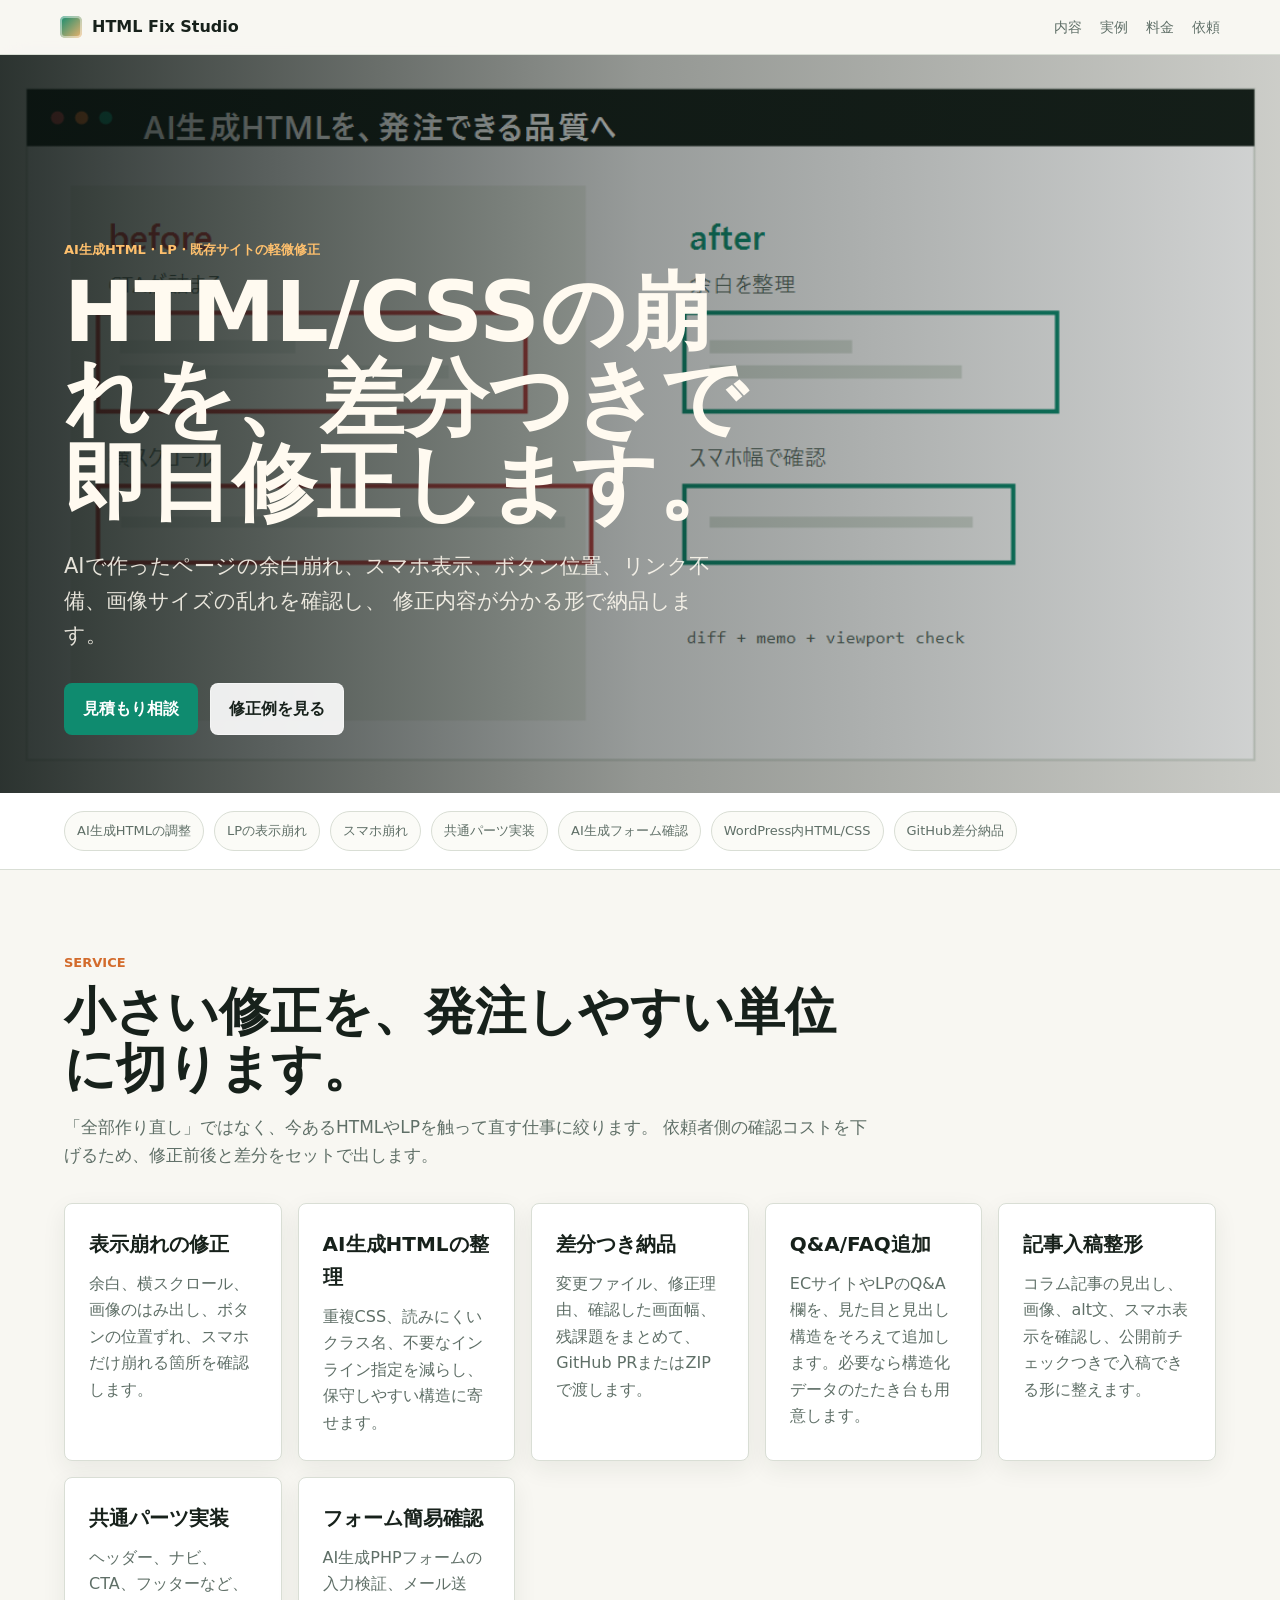
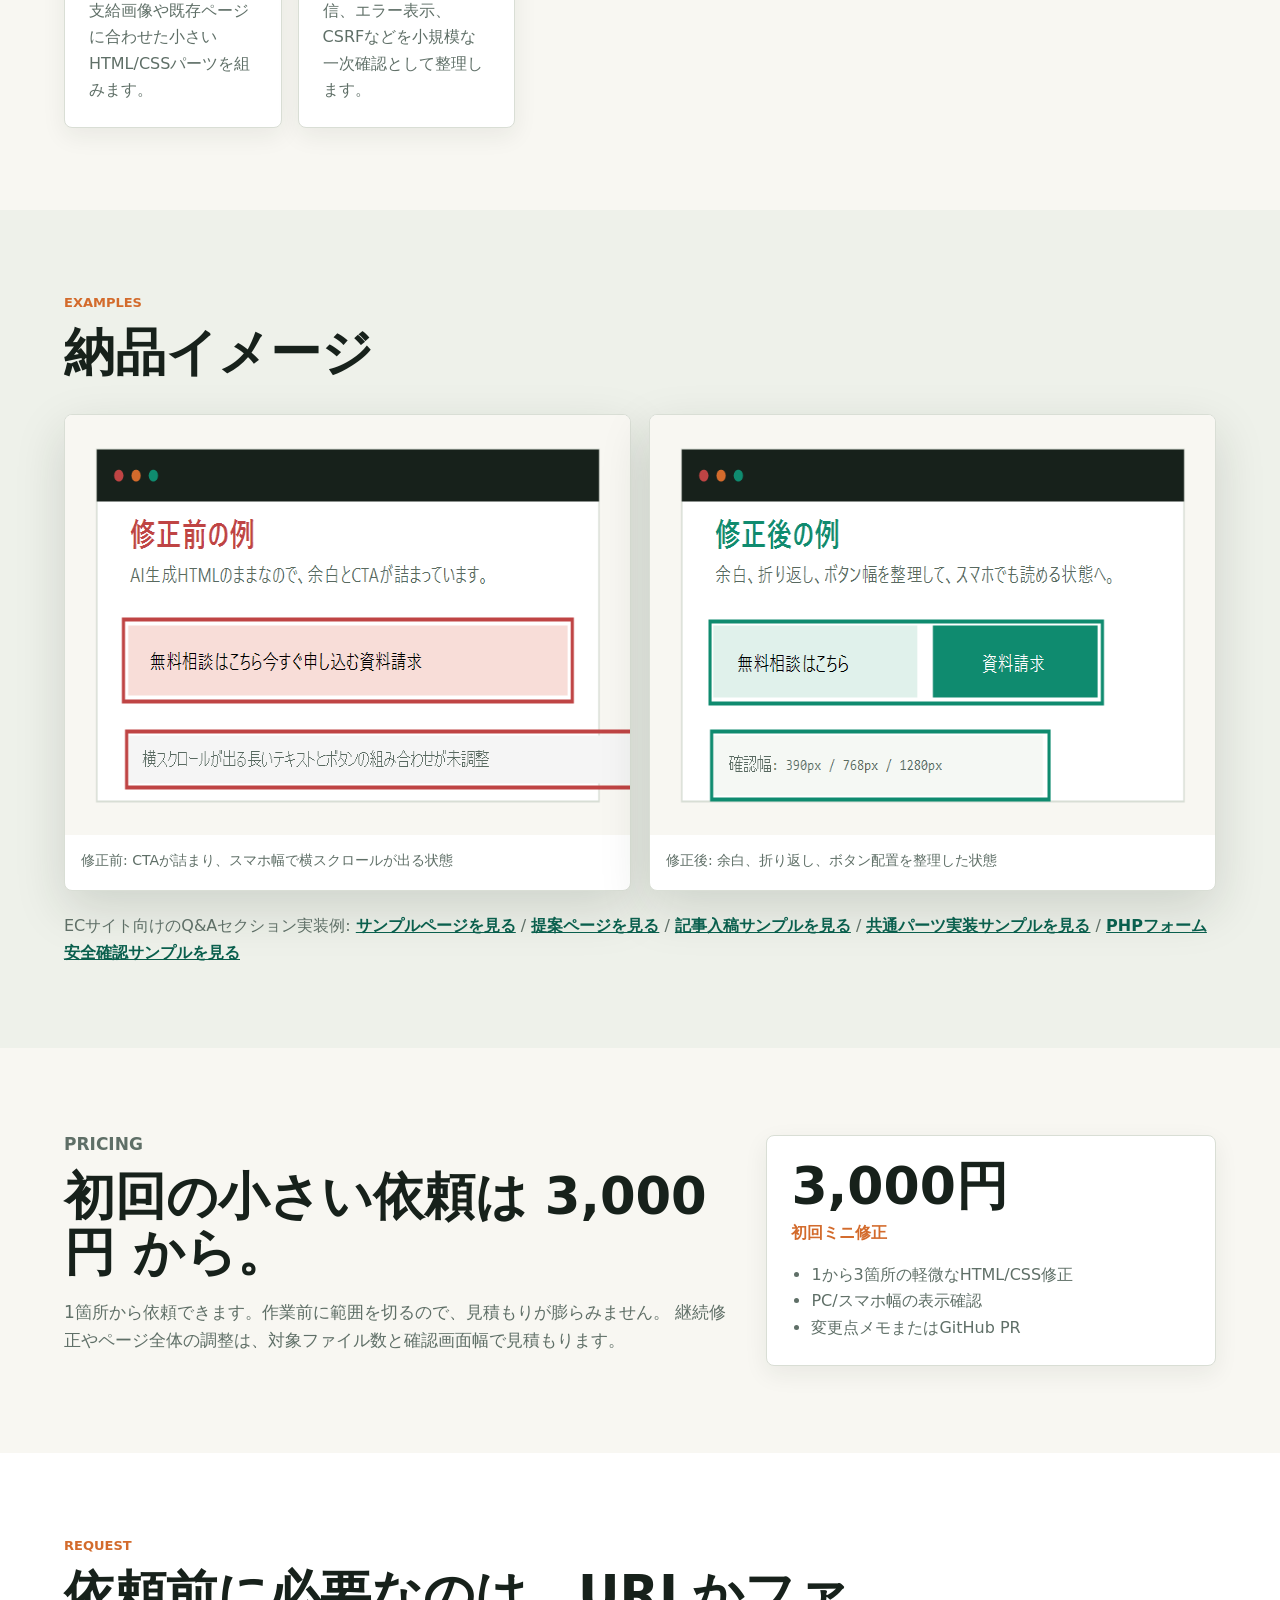
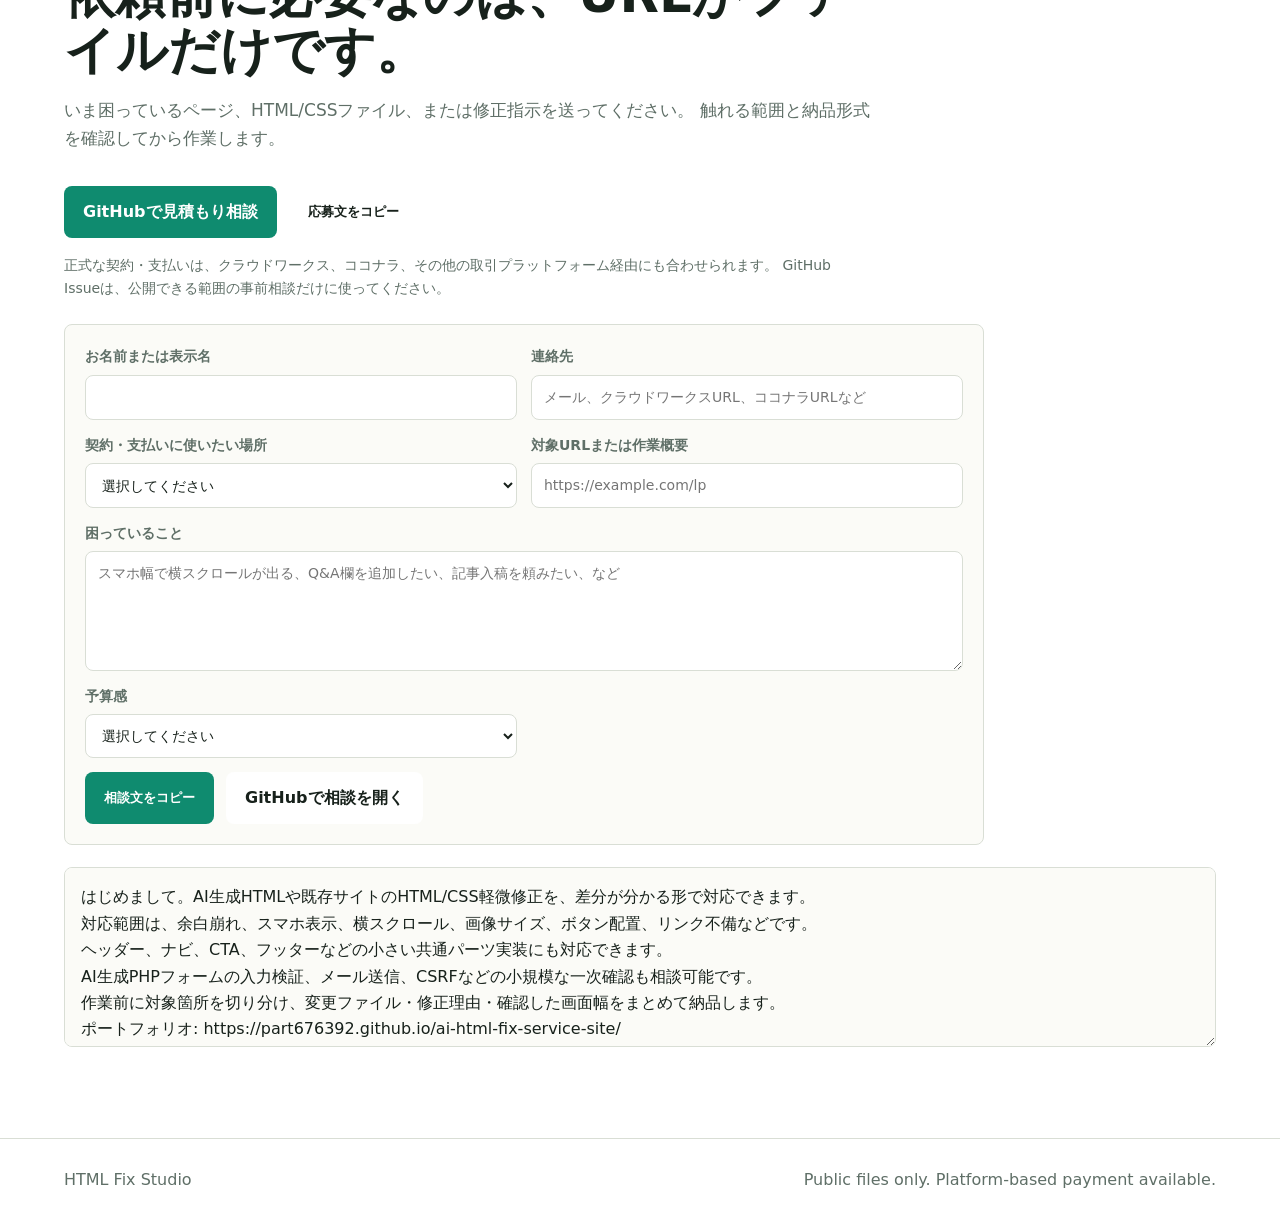
==== index.html @ 87250f26 "Add PHP form safety sample" ====
<!doctype html>
<html lang="ja">
  <head>
    <meta charset="utf-8" />
    <meta name="viewport" content="width=device-width, initial-scale=1" />
    <title>AI生成HTML・LP軽微修正サービス</title>
    <meta
      name="description"
      content="AI生成HTML、LP、既存サイトの軽微なHTML/CSS崩れを即日で確認し、差分つきで修正します。初回3,000円から。"
    />
    <meta property="og:title" content="AI生成HTML・LP軽微修正サービス" />
    <meta
      property="og:description"
      content="AI生成HTMLや既存LPの表示崩れ、余白、スマホ崩れ、リンク不備を即日で修正します。"
    />
    <meta property="og:type" content="website" />
    <meta property="og:url" content="https://part676392.github.io/ai-html-fix-service-site/" />
    <meta property="og:image" content="https://part676392.github.io/ai-html-fix-service-site/assets/service-hero.png" />
    <meta name="twitter:card" content="summary_large_image" />
    <link
      rel="icon"
      href='data:image/svg+xml,<svg xmlns="http://www.w3.org/2000/svg" viewBox="0 0 32 32"><rect x="5" y="7" width="22" height="18" rx="4" fill="%230f8b6f"/><path d="M10 14h12M10 18h8" stroke="white" stroke-width="2" stroke-linecap="round"/></svg>'
    />
    <link rel="stylesheet" href="./styles.css" />
    <script defer src="./app.js"></script>
  </head>
  <body>
    <header class="topbar">
      <a class="brand" href="#top" aria-label="ページ先頭へ">
        <span class="brand-mark" aria-hidden="true"></span>
        <span>HTML Fix Studio</span>
      </a>
      <nav aria-label="主要ナビゲーション">
        <a href="#service">内容</a>
        <a href="#examples">実例</a>
        <a href="#pricing">料金</a>
        <a href="#request">依頼</a>
      </nav>
    </header>

    <main id="top">
      <section class="hero">
        <div class="hero-bg" aria-hidden="true"></div>
        <div class="hero-copy">
          <p class="eyebrow">AI生成HTML・LP・既存サイトの軽微修正</p>
          <h1>HTML/CSSの崩れを、差分つきで即日修正します。</h1>
          <p class="lede">
            AIで作ったページの余白崩れ、スマホ表示、ボタン位置、リンク不備、画像サイズの乱れを確認し、
            修正内容が分かる形で納品します。
          </p>
          <div class="hero-actions" aria-label="依頼導線">
            <a class="button primary" href="#request">見積もり相談</a>
            <a class="button secondary" href="#examples">修正例を見る</a>
          </div>
        </div>
      </section>

      <section class="market-strip" aria-label="対応できる案件">
        <span>AI生成HTMLの調整</span>
        <span>LPの表示崩れ</span>
        <span>スマホ崩れ</span>
        <span>共通パーツ実装</span>
        <span>AI生成フォーム確認</span>
        <span>WordPress内HTML/CSS</span>
        <span>GitHub差分納品</span>
      </section>

      <section id="service" class="section">
        <div class="section-head">
          <p class="eyebrow">Service</p>
          <h2>小さい修正を、発注しやすい単位に切ります。</h2>
          <p>
            「全部作り直し」ではなく、今あるHTMLやLPを触って直す仕事に絞ります。
            依頼者側の確認コストを下げるため、修正前後と差分をセットで出します。
          </p>
        </div>
        <div class="service-grid">
          <article>
            <h3>表示崩れの修正</h3>
            <p>余白、横スクロール、画像のはみ出し、ボタンの位置ずれ、スマホだけ崩れる箇所を確認します。</p>
          </article>
          <article>
            <h3>AI生成HTMLの整理</h3>
            <p>重複CSS、読みにくいクラス名、不要なインライン指定を減らし、保守しやすい構造に寄せます。</p>
          </article>
          <article>
            <h3>差分つき納品</h3>
            <p>変更ファイル、修正理由、確認した画面幅、残課題をまとめて、GitHub PRまたはZIPで渡します。</p>
          </article>
          <article>
            <h3>Q&A/FAQ追加</h3>
            <p>ECサイトやLPのQ&A欄を、見た目と見出し構造をそろえて追加します。必要なら構造化データのたたき台も用意します。</p>
          </article>
          <article>
            <h3>記事入稿整形</h3>
            <p>コラム記事の見出し、画像、alt文、スマホ表示を確認し、公開前チェックつきで入稿できる形に整えます。</p>
          </article>
          <article>
            <h3>共通パーツ実装</h3>
            <p>ヘッダー、ナビ、CTA、フッターなど、支給画像や既存ページに合わせた小さいHTML/CSSパーツを組みます。</p>
          </article>
          <article>
            <h3>フォーム簡易確認</h3>
            <p>AI生成PHPフォームの入力検証、メール送信、エラー表示、CSRFなどを小規模な一次確認として整理します。</p>
          </article>
        </div>
      </section>

      <section id="examples" class="section examples">
        <div class="section-head">
          <p class="eyebrow">Examples</p>
          <h2>納品イメージ</h2>
        </div>
        <div class="comparison">
          <figure>
            <img src="./assets/cleanup-before.png" alt="修正前の表示崩れ例" width="720" height="420" />
            <figcaption>修正前: CTAが詰まり、スマホ幅で横スクロールが出る状態</figcaption>
          </figure>
          <figure>
            <img src="./assets/cleanup-after.png" alt="修正後の表示例" width="720" height="420" />
            <figcaption>修正後: 余白、折り返し、ボタン配置を整理した状態</figcaption>
          </figure>
        </div>
        <p class="sample-link">
          ECサイト向けのQ&Aセクション実装例:
          <a href="./samples/ec-qa-section.html">サンプルページを見る</a>
          /
          <a href="./samples/ec-faq-proposal.html">提案ページを見る</a>
          /
          <a href="./samples/column-entry-sample.html">記事入稿サンプルを見る</a>
          /
          <a href="./samples/common-parts-coding-sample.html">共通パーツ実装サンプルを見る</a>
          /
          <a href="./samples/php-form-security-checklist.html">PHPフォーム安全確認サンプルを見る</a>
        </p>
      </section>

      <section id="pricing" class="section pricing">
        <div class="price-copy">
          <p class="eyebrow">Pricing</p>
          <h2>初回の小さい依頼は 3,000円 から。</h2>
          <p>
            1箇所から依頼できます。作業前に範囲を切るので、見積もりが膨らみません。
            継続修正やページ全体の調整は、対象ファイル数と確認画面幅で見積もります。
          </p>
        </div>
        <div class="price-box" aria-label="料金">
          <strong>3,000円</strong>
          <span>初回ミニ修正</span>
          <ul>
            <li>1から3箇所の軽微なHTML/CSS修正</li>
            <li>PC/スマホ幅の表示確認</li>
            <li>変更点メモまたはGitHub PR</li>
          </ul>
        </div>
      </section>

      <section id="request" class="section request">
        <div class="section-head">
          <p class="eyebrow">Request</p>
          <h2>依頼前に必要なのは、URLかファイルだけです。</h2>
          <p>
            いま困っているページ、HTML/CSSファイル、または修正指示を送ってください。
            触れる範囲と納品形式を確認してから作業します。
          </p>
        </div>
        <div class="request-actions">
          <a class="button primary" href="https://github.com/part676392/ai-html-fix-service-site/issues/new/choose">
            GitHubで見積もり相談
          </a>
          <button class="button secondary" type="button" id="copyPitch">応募文をコピー</button>
        </div>
        <p class="trade-note">
          正式な契約・支払いは、クラウドワークス、ココナラ、その他の取引プラットフォーム経由にも合わせられます。
          GitHub Issueは、公開できる範囲の事前相談だけに使ってください。
        </p>
        <form
          class="estimate-form"
          name="estimate"
          id="estimateForm"
        >
          <label>
            お名前または表示名
            <input name="name" autocomplete="name" required />
          </label>
          <label>
            連絡先
            <input name="contact" autocomplete="email" placeholder="メール、クラウドワークスURL、ココナラURLなど" required />
          </label>
          <label>
            契約・支払いに使いたい場所
            <select name="platform" required>
              <option value="">選択してください</option>
              <option>クラウドワークス</option>
              <option>ココナラ</option>
              <option>その他の取引プラットフォーム</option>
              <option>まだ決めていない</option>
            </select>
          </label>
          <label>
            対象URLまたは作業概要
            <input name="target" placeholder="https://example.com/lp" required />
          </label>
          <label>
            困っていること
            <textarea name="problem" required placeholder="スマホ幅で横スクロールが出る、Q&A欄を追加したい、記事入稿を頼みたい、など"></textarea>
          </label>
          <label>
            予算感
            <select name="budget" required>
              <option value="">選択してください</option>
              <option>3,000円くらい</option>
              <option>5,000円くらい</option>
              <option>10,000円以上</option>
              <option>相談したい</option>
            </select>
          </label>
          <div class="form-actions">
            <button class="button primary" type="button" id="copyEstimate">相談文をコピー</button>
            <a class="button secondary" id="openEstimateIssue" href="https://github.com/part676392/ai-html-fix-service-site/issues/new?template=request.md">
              GitHubで相談を開く
            </a>
          </div>
        </form>
        <textarea id="pitchText" readonly aria-label="応募文テンプレート">
はじめまして。AI生成HTMLや既存サイトのHTML/CSS軽微修正を、差分が分かる形で対応できます。
対応範囲は、余白崩れ、スマホ表示、横スクロール、画像サイズ、ボタン配置、リンク不備などです。
ヘッダー、ナビ、CTA、フッターなどの小さい共通パーツ実装にも対応できます。
AI生成PHPフォームの入力検証、メール送信、CSRFなどの小規模な一次確認も相談可能です。
作業前に対象箇所を切り分け、変更ファイル・修正理由・確認した画面幅をまとめて納品します。
ポートフォリオ: https://part676392.github.io/ai-html-fix-service-site/
初回の小さい修正であれば 3,000円から相談可能です。クラウドワークス等の取引プラットフォーム経由にも合わせられます。
よろしくお願いいたします。
        </textarea>
      </section>
    </main>

    <footer>
      <span>HTML Fix Studio</span>
      <span>Public files only. Platform-based payment available.</span>
    </footer>
  </body>
</html>
---- styles.css ----
:root {
  --ink: #17211b;
  --muted: #5f6f67;
  --paper: #f8f7f2;
  --panel: #ffffff;
  --line: #d9ded5;
  --accent: #0f8b6f;
  --accent-dark: #0a5f4d;
  --warn: #d36b2c;
  --shadow: 0 18px 50px rgba(24, 37, 30, 0.15);
}

* {
  box-sizing: border-box;
}

html {
  scroll-behavior: smooth;
}

body {
  margin: 0;
  color: var(--ink);
  background: var(--paper);
  font-family:
    system-ui,
    -apple-system,
    BlinkMacSystemFont,
    "Segoe UI",
    sans-serif;
  line-height: 1.65;
}

img {
  max-width: 100%;
  display: block;
}

a {
  color: inherit;
}

.topbar {
  position: sticky;
  top: 0;
  z-index: 20;
  display: flex;
  justify-content: space-between;
  align-items: center;
  gap: 24px;
  padding: 14px clamp(18px, 5vw, 60px);
  background: rgba(248, 247, 242, 0.92);
  border-bottom: 1px solid var(--line);
  backdrop-filter: blur(14px);
}

.brand {
  display: inline-flex;
  align-items: center;
  gap: 10px;
  font-weight: 800;
  text-decoration: none;
}

.brand-mark {
  width: 22px;
  height: 22px;
  border-radius: 5px;
  background:
    linear-gradient(135deg, var(--accent), #f2b36d),
    var(--accent);
  box-shadow: inset 0 0 0 2px rgba(255, 255, 255, 0.45);
}

nav {
  display: flex;
  gap: 18px;
  color: var(--muted);
  font-size: 14px;
}

nav a {
  text-decoration: none;
}

.hero {
  min-height: 82vh;
  position: relative;
  display: grid;
  align-items: end;
  padding: 110px clamp(18px, 5vw, 72px) 58px;
  overflow: hidden;
  background: #111b17;
}

.hero-bg {
  position: absolute;
  inset: 0;
  background-image:
    linear-gradient(90deg, rgba(9, 18, 15, 0.86), rgba(9, 18, 15, 0.42), rgba(9, 18, 15, 0.18)),
    url("./assets/service-hero.png");
  background-size: cover;
  background-position: center;
  transform: scale(1.01);
}

.hero-copy {
  position: relative;
  z-index: 1;
  max-width: 760px;
  color: #fffaf0;
}

.eyebrow {
  margin: 0 0 10px;
  color: var(--warn);
  font-size: 13px;
  font-weight: 800;
  text-transform: uppercase;
}

.hero .eyebrow {
  color: #ffc06d;
}

h1,
h2,
h3,
p {
  overflow-wrap: anywhere;
}

h1 {
  margin: 0;
  max-width: 720px;
  font-size: clamp(42px, 7vw, 84px);
  line-height: 1.02;
  letter-spacing: 0;
}

h2 {
  margin: 0;
  font-size: clamp(30px, 4vw, 52px);
  line-height: 1.1;
  letter-spacing: 0;
}

h3 {
  margin: 0 0 10px;
  font-size: 20px;
}

.lede {
  max-width: 650px;
  margin: 22px 0 0;
  color: rgba(255, 250, 240, 0.88);
  font-size: clamp(17px, 2.2vw, 21px);
}

.hero-actions,
.request-actions {
  display: flex;
  flex-wrap: wrap;
  gap: 12px;
  margin-top: 30px;
}

.button {
  display: inline-flex;
  align-items: center;
  justify-content: center;
  min-height: 46px;
  padding: 12px 18px;
  border: 1px solid transparent;
  border-radius: 8px;
  font-weight: 800;
  text-decoration: none;
  cursor: pointer;
}

.button.primary {
  background: var(--accent);
  color: #ffffff;
}

.button.primary:hover {
  background: var(--accent-dark);
}

.button.secondary {
  background: rgba(255, 255, 255, 0.9);
  color: var(--ink);
  border-color: rgba(255, 255, 255, 0.4);
}

.market-strip {
  display: flex;
  flex-wrap: wrap;
  gap: 10px;
  padding: 18px clamp(18px, 5vw, 72px);
  background: #fff;
  border-bottom: 1px solid var(--line);
}

.market-strip span {
  padding: 8px 12px;
  border: 1px solid var(--line);
  border-radius: 999px;
  color: var(--muted);
  font-size: 13px;
  background: #fbfbf7;
}

.section {
  padding: 82px clamp(18px, 5vw, 72px);
}

.section-head {
  max-width: 820px;
  margin-bottom: 34px;
}

.section-head p:not(.eyebrow),
.price-copy p {
  color: var(--muted);
  font-size: 17px;
}

.service-grid {
  display: grid;
  grid-template-columns: repeat(auto-fit, minmax(210px, 1fr));
  gap: 16px;
}

.service-grid article,
.price-box {
  background: var(--panel);
  border: 1px solid var(--line);
  border-radius: 8px;
  padding: 24px;
  box-shadow: 0 8px 24px rgba(24, 37, 30, 0.07);
}

.service-grid p {
  margin: 0;
  color: var(--muted);
}

.examples {
  background: #eef1ea;
}

.comparison {
  display: grid;
  grid-template-columns: repeat(2, minmax(0, 1fr));
  gap: 18px;
}

figure {
  margin: 0;
  background: var(--panel);
  border: 1px solid var(--line);
  border-radius: 8px;
  overflow: hidden;
  box-shadow: var(--shadow);
}

figcaption {
  padding: 14px 16px 18px;
  color: var(--muted);
  font-size: 14px;
}

.sample-link {
  margin: 22px 0 0;
  color: var(--muted);
}

.sample-link a {
  color: var(--accent-dark);
  font-weight: 800;
}

.pricing {
  display: grid;
  grid-template-columns: minmax(0, 1.2fr) minmax(280px, 0.8fr);
  gap: 28px;
  align-items: center;
}

.price-box strong {
  display: block;
  font-size: 52px;
  line-height: 1;
}

.price-box span {
  display: block;
  margin: 8px 0 16px;
  color: var(--warn);
  font-weight: 800;
}

.price-box ul {
  margin: 0;
  padding-left: 20px;
  color: var(--muted);
}

.request {
  background: #fff;
}

textarea {
  width: 100%;
  min-height: 180px;
  margin-top: 22px;
  padding: 16px;
  resize: vertical;
  border: 1px solid var(--line);
  border-radius: 8px;
  color: var(--ink);
  background: #fbfbf7;
  font: inherit;
}

.trade-note {
  max-width: 780px;
  margin: 16px 0 0;
  color: var(--muted);
  font-size: 14px;
}

.estimate-form {
  display: grid;
  grid-template-columns: repeat(2, minmax(0, 1fr));
  gap: 14px;
  max-width: 920px;
  margin-top: 24px;
  padding: 20px;
  border: 1px solid var(--line);
  border-radius: 8px;
  background: #fbfbf7;
}

.estimate-form label {
  display: grid;
  gap: 6px;
  color: var(--muted);
  font-size: 14px;
  font-weight: 800;
}

.estimate-form input,
.estimate-form select,
.estimate-form textarea {
  width: 100%;
  min-height: 44px;
  margin: 0;
  padding: 10px 12px;
  border: 1px solid var(--line);
  border-radius: 8px;
  background: #ffffff;
  color: var(--ink);
  font: inherit;
  font-weight: 500;
}

.estimate-form textarea {
  min-height: 120px;
}

.estimate-form label:has(textarea),
.estimate-form .form-actions {
  grid-column: 1 / -1;
}

.form-actions {
  display: flex;
  flex-wrap: wrap;
  gap: 12px;
}

footer {
  display: flex;
  flex-wrap: wrap;
  justify-content: space-between;
  gap: 12px;
  padding: 28px clamp(18px, 5vw, 72px);
  color: var(--muted);
  border-top: 1px solid var(--line);
  background: #fff;
}

@media (max-width: 820px) {
  .topbar {
    align-items: flex-start;
    flex-direction: column;
  }

  nav {
    width: 100%;
    overflow-x: auto;
    padding-bottom: 4px;
  }

  .hero {
    min-height: 78vh;
    padding-top: 88px;
  }

  .service-grid,
  .comparison,
  .pricing,
  .estimate-form {
    grid-template-columns: 1fr;
  }

  .button {
    width: 100%;
  }
}
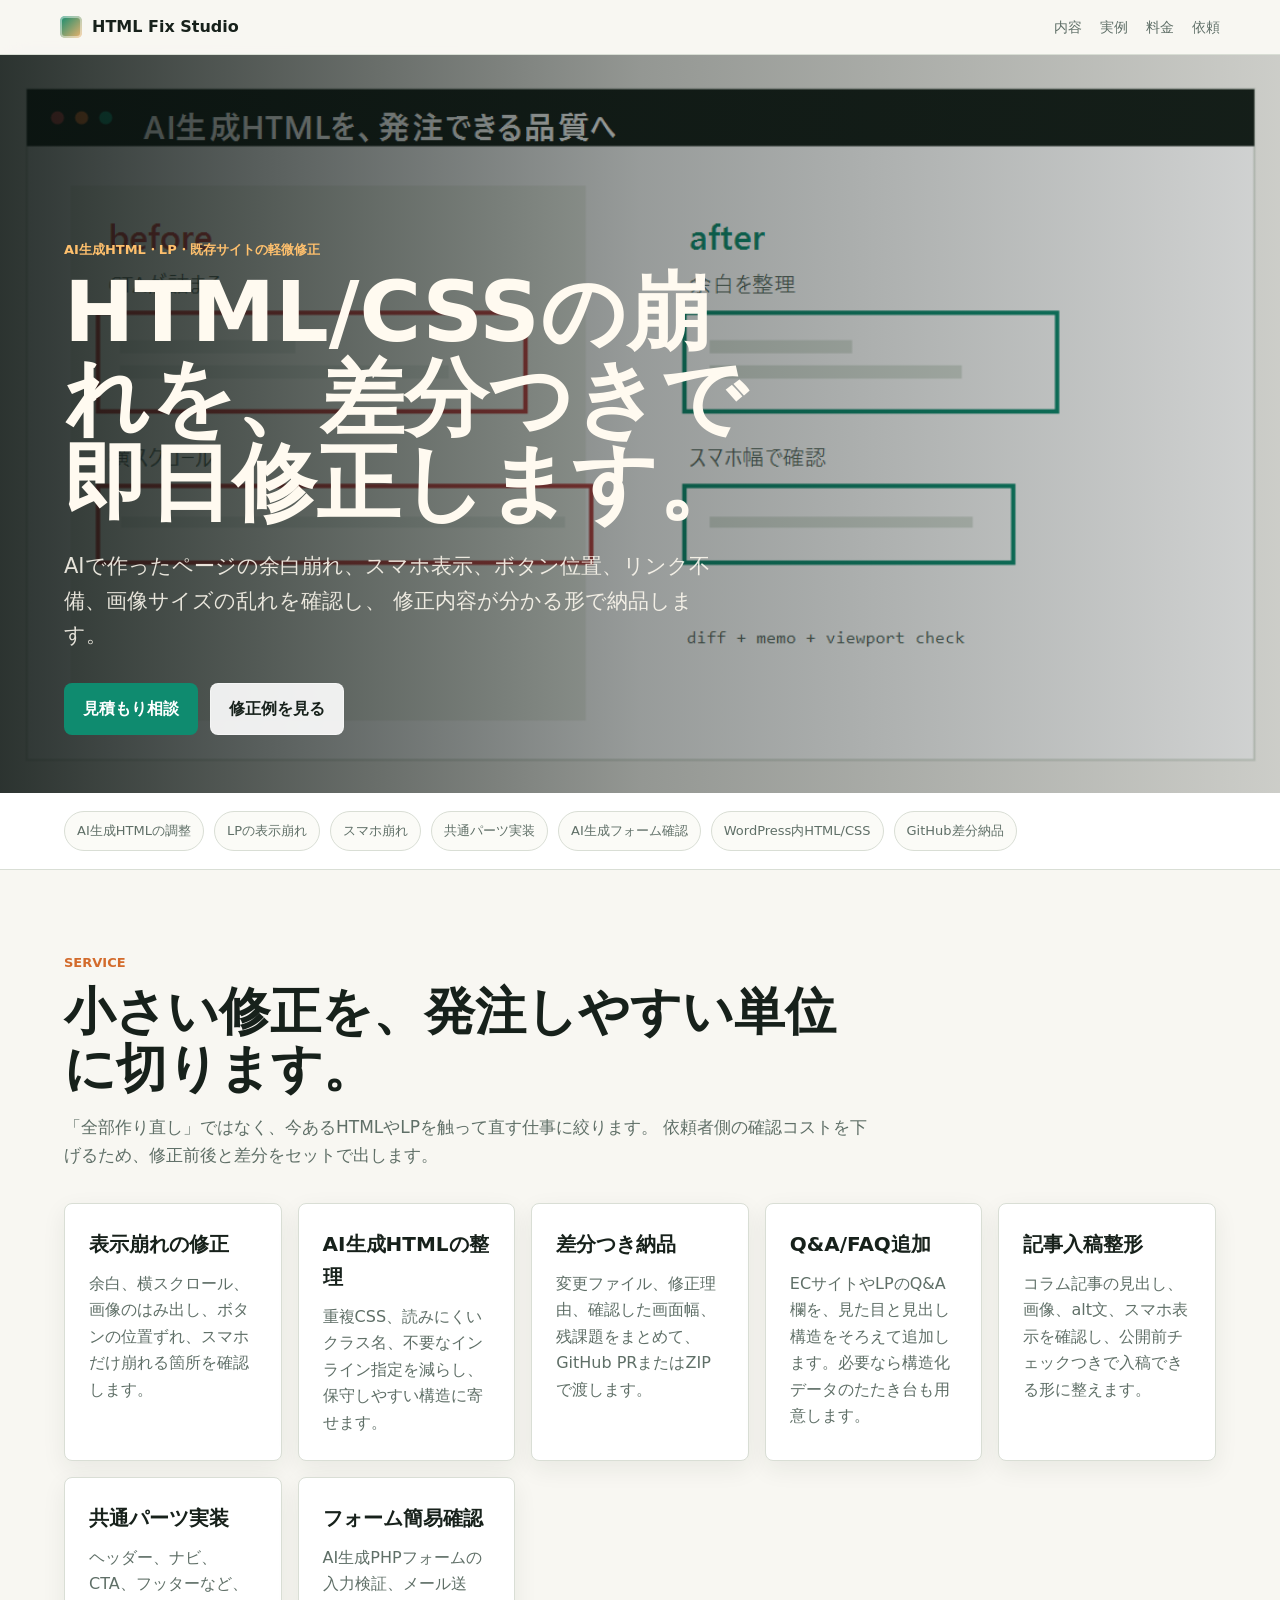
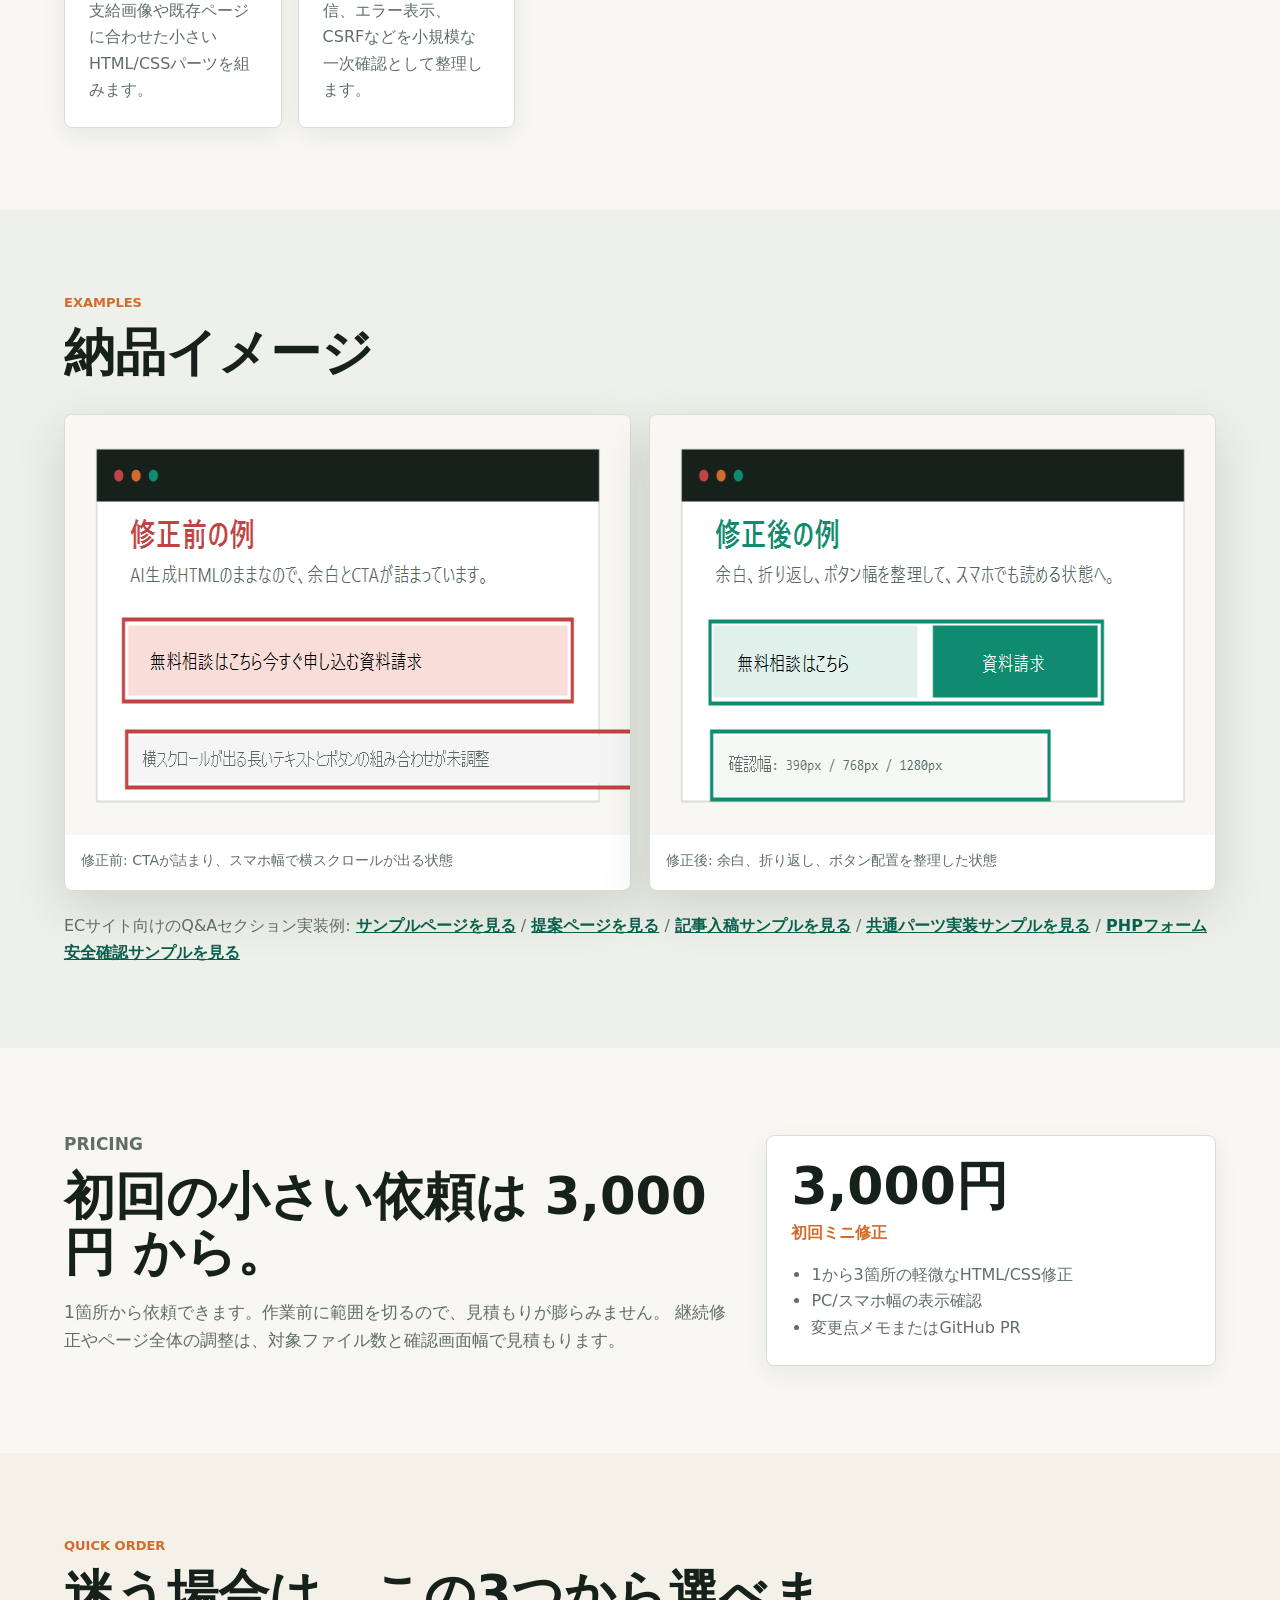
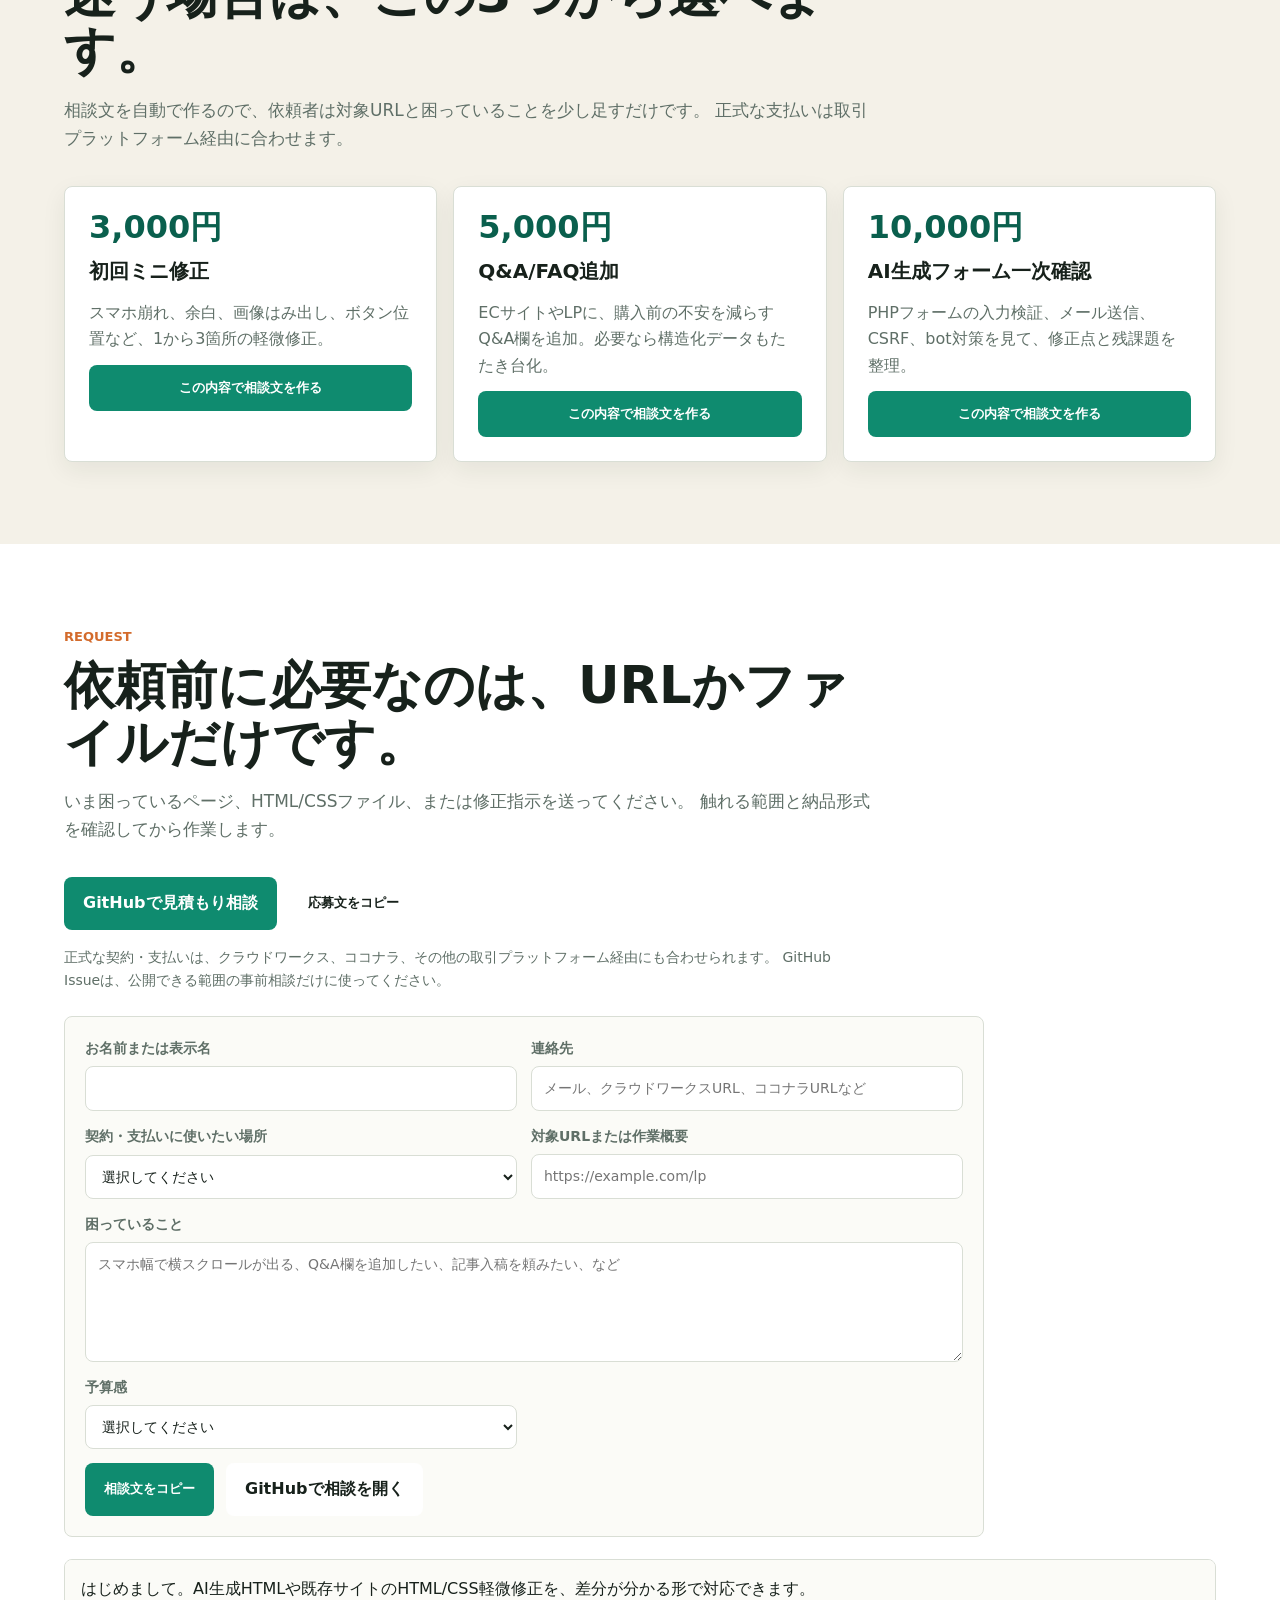
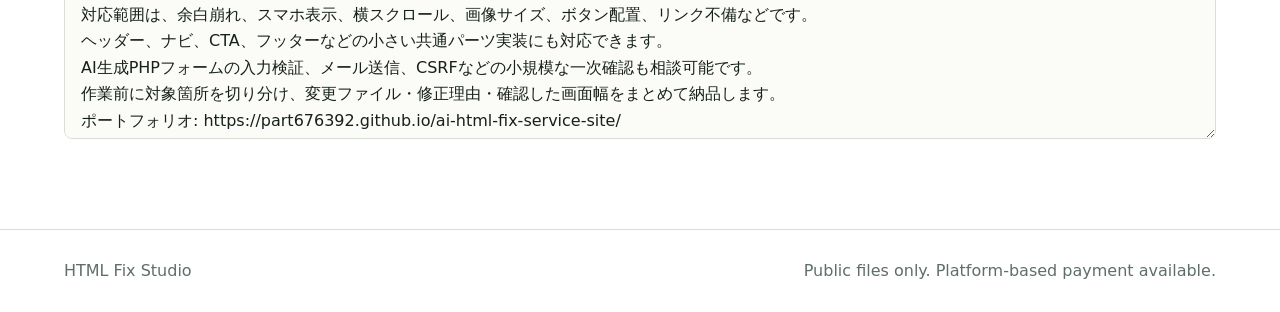
==== commit dc4513e5: "Add quick order packages" ====
--- a/index.html
+++ b/index.html
@@ -23,6 +23,39 @@
     />
     <link rel="stylesheet" href="./styles.css" />
     <script defer src="./app.js"></script>
+    <script type="application/ld+json">
+      {
+        "@context": "https://schema.org",
+        "@type": "ProfessionalService",
+        "name": "HTML Fix Studio",
+        "url": "https://part676392.github.io/ai-html-fix-service-site/",
+        "description": "AI生成HTML、LP、既存サイトの軽微なHTML/CSS崩れを差分つきで修正する小規模Web修正サービス。",
+        "areaServed": "JP",
+        "offers": [
+          {
+            "@type": "Offer",
+            "name": "初回ミニ修正",
+            "price": "3000",
+            "priceCurrency": "JPY",
+            "description": "1から3箇所の軽微なHTML/CSS修正、PC/スマホ幅の表示確認、変更点メモ。"
+          },
+          {
+            "@type": "Offer",
+            "name": "Q&A/FAQセクション追加",
+            "price": "5000",
+            "priceCurrency": "JPY",
+            "description": "ECサイトやLPへのQ&A/FAQ欄追加、見出し構造整理、必要に応じたFAQPage構造化データたたき台。"
+          },
+          {
+            "@type": "Offer",
+            "name": "AI生成フォーム一次確認",
+            "price": "10000",
+            "priceCurrency": "JPY",
+            "description": "AI生成PHPフォームの入力検証、メール送信、CSRF、bot対策などの小規模な一次確認。"
+          }
+        ]
+      }
+    </script>
   </head>
   <body>
     <header class="topbar">
@@ -152,6 +185,37 @@
             <li>PC/スマホ幅の表示確認</li>
             <li>変更点メモまたはGitHub PR</li>
           </ul>
+        </div>
+      </section>
+
+      <section class="section package-section" aria-label="定額パック">
+        <div class="section-head">
+          <p class="eyebrow">Quick Order</p>
+          <h2>迷う場合は、この3つから選べます。</h2>
+          <p>
+            相談文を自動で作るので、依頼者は対象URLと困っていることを少し足すだけです。
+            正式な支払いは取引プラットフォーム経由に合わせます。
+          </p>
+        </div>
+        <div class="package-grid">
+          <article class="package-card">
+            <span class="package-price">3,000円</span>
+            <h3>初回ミニ修正</h3>
+            <p>スマホ崩れ、余白、画像はみ出し、ボタン位置など、1から3箇所の軽微修正。</p>
+            <button class="button primary" type="button" data-package="mini">この内容で相談文を作る</button>
+          </article>
+          <article class="package-card">
+            <span class="package-price">5,000円</span>
+            <h3>Q&A/FAQ追加</h3>
+            <p>ECサイトやLPに、購入前の不安を減らすQ&A欄を追加。必要なら構造化データもたたき台化。</p>
+            <button class="button primary" type="button" data-package="faq">この内容で相談文を作る</button>
+          </article>
+          <article class="package-card">
+            <span class="package-price">10,000円</span>
+            <h3>AI生成フォーム一次確認</h3>
+            <p>PHPフォームの入力検証、メール送信、CSRF、bot対策を見て、修正点と残課題を整理。</p>
+            <button class="button primary" type="button" data-package="form">この内容で相談文を作る</button>
+          </article>
         </div>
       </section>
 
--- a/styles.css
+++ b/styles.css
@@ -307,6 +307,44 @@
   color: var(--muted);
 }
 
+.package-section {
+  background: #f4f1e8;
+}
+
+.package-grid {
+  display: grid;
+  grid-template-columns: repeat(3, minmax(0, 1fr));
+  gap: 16px;
+}
+
+.package-card {
+  display: grid;
+  align-content: start;
+  gap: 12px;
+  min-height: 270px;
+  padding: 24px;
+  border: 1px solid var(--line);
+  border-radius: 8px;
+  background: var(--panel);
+  box-shadow: 0 8px 24px rgba(24, 37, 30, 0.07);
+}
+
+.package-card h3,
+.package-card p {
+  margin: 0;
+}
+
+.package-card p {
+  color: var(--muted);
+}
+
+.package-price {
+  color: var(--accent-dark);
+  font-size: 32px;
+  font-weight: 900;
+  line-height: 1;
+}
+
 .request {
   background: #fff;
 }
@@ -411,6 +449,7 @@
 
   .service-grid,
   .comparison,
+  .package-grid,
   .pricing,
   .estimate-form {
     grid-template-columns: 1fr;
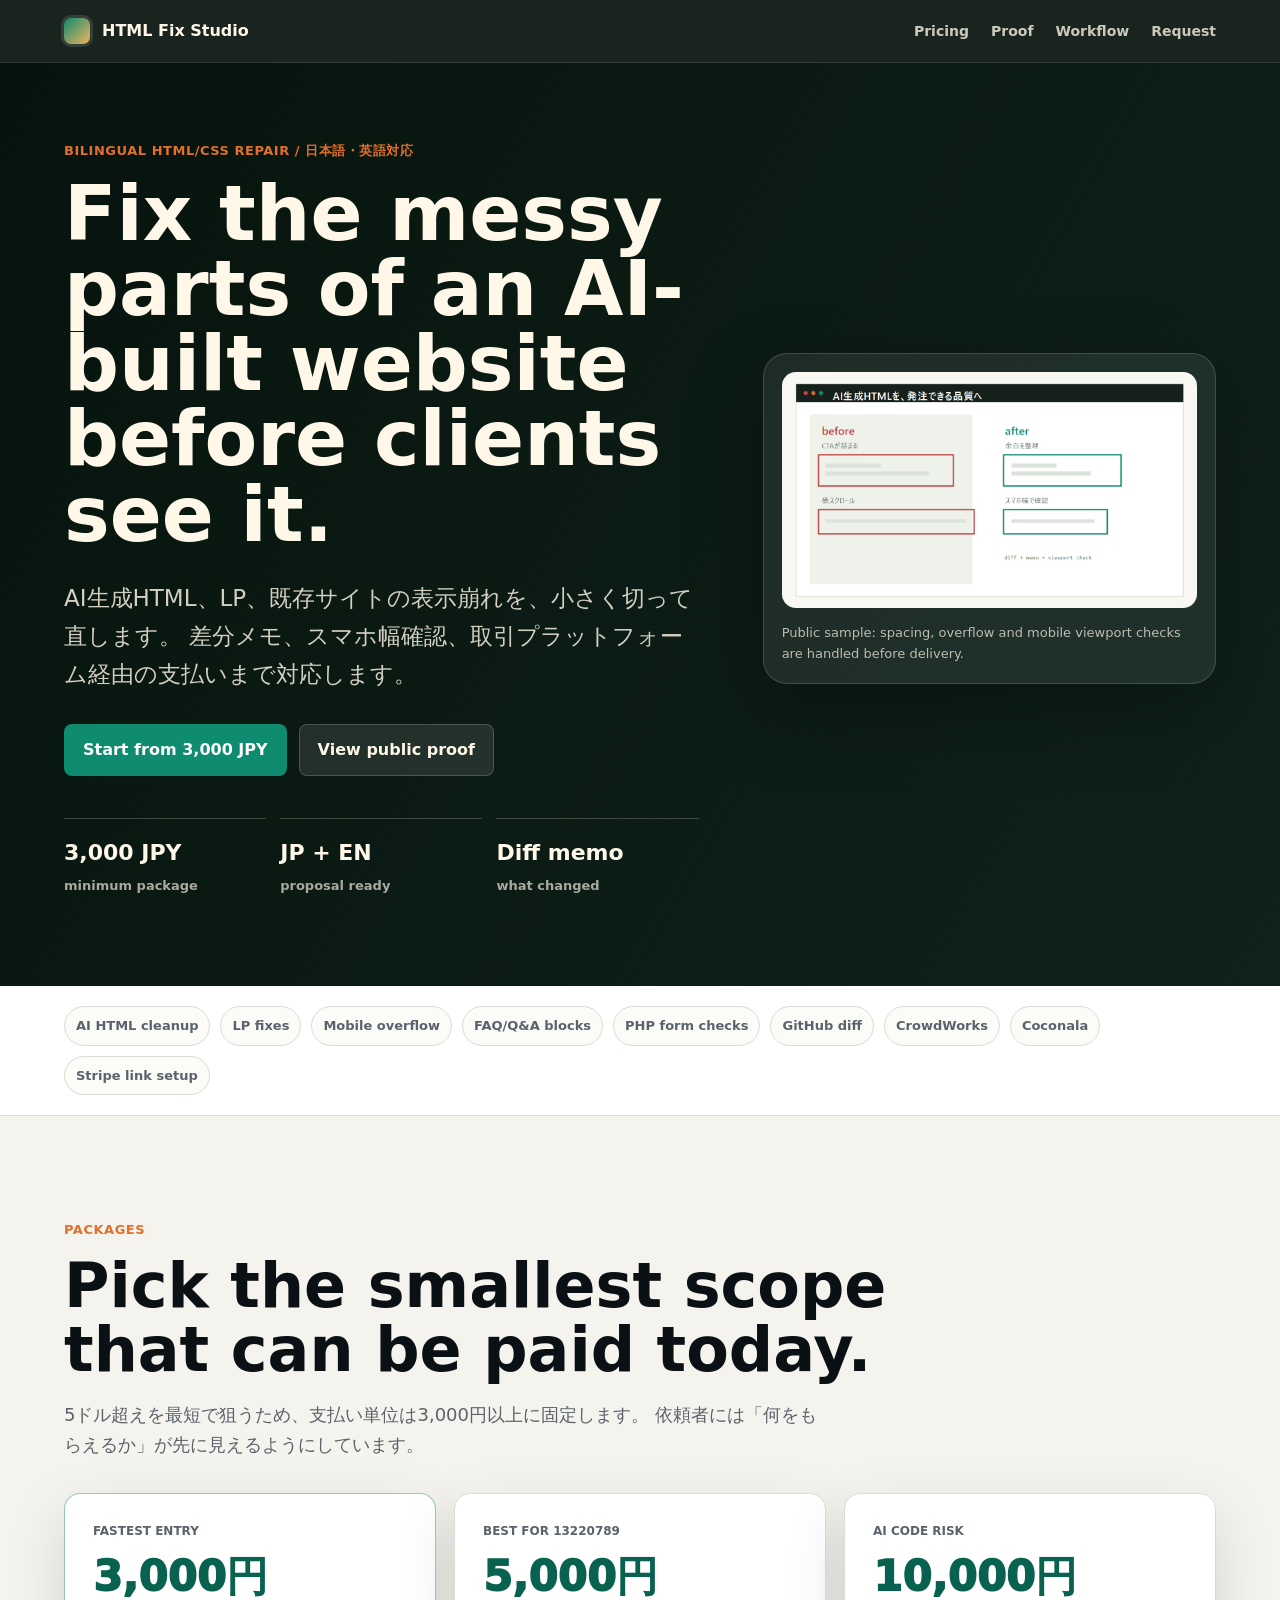
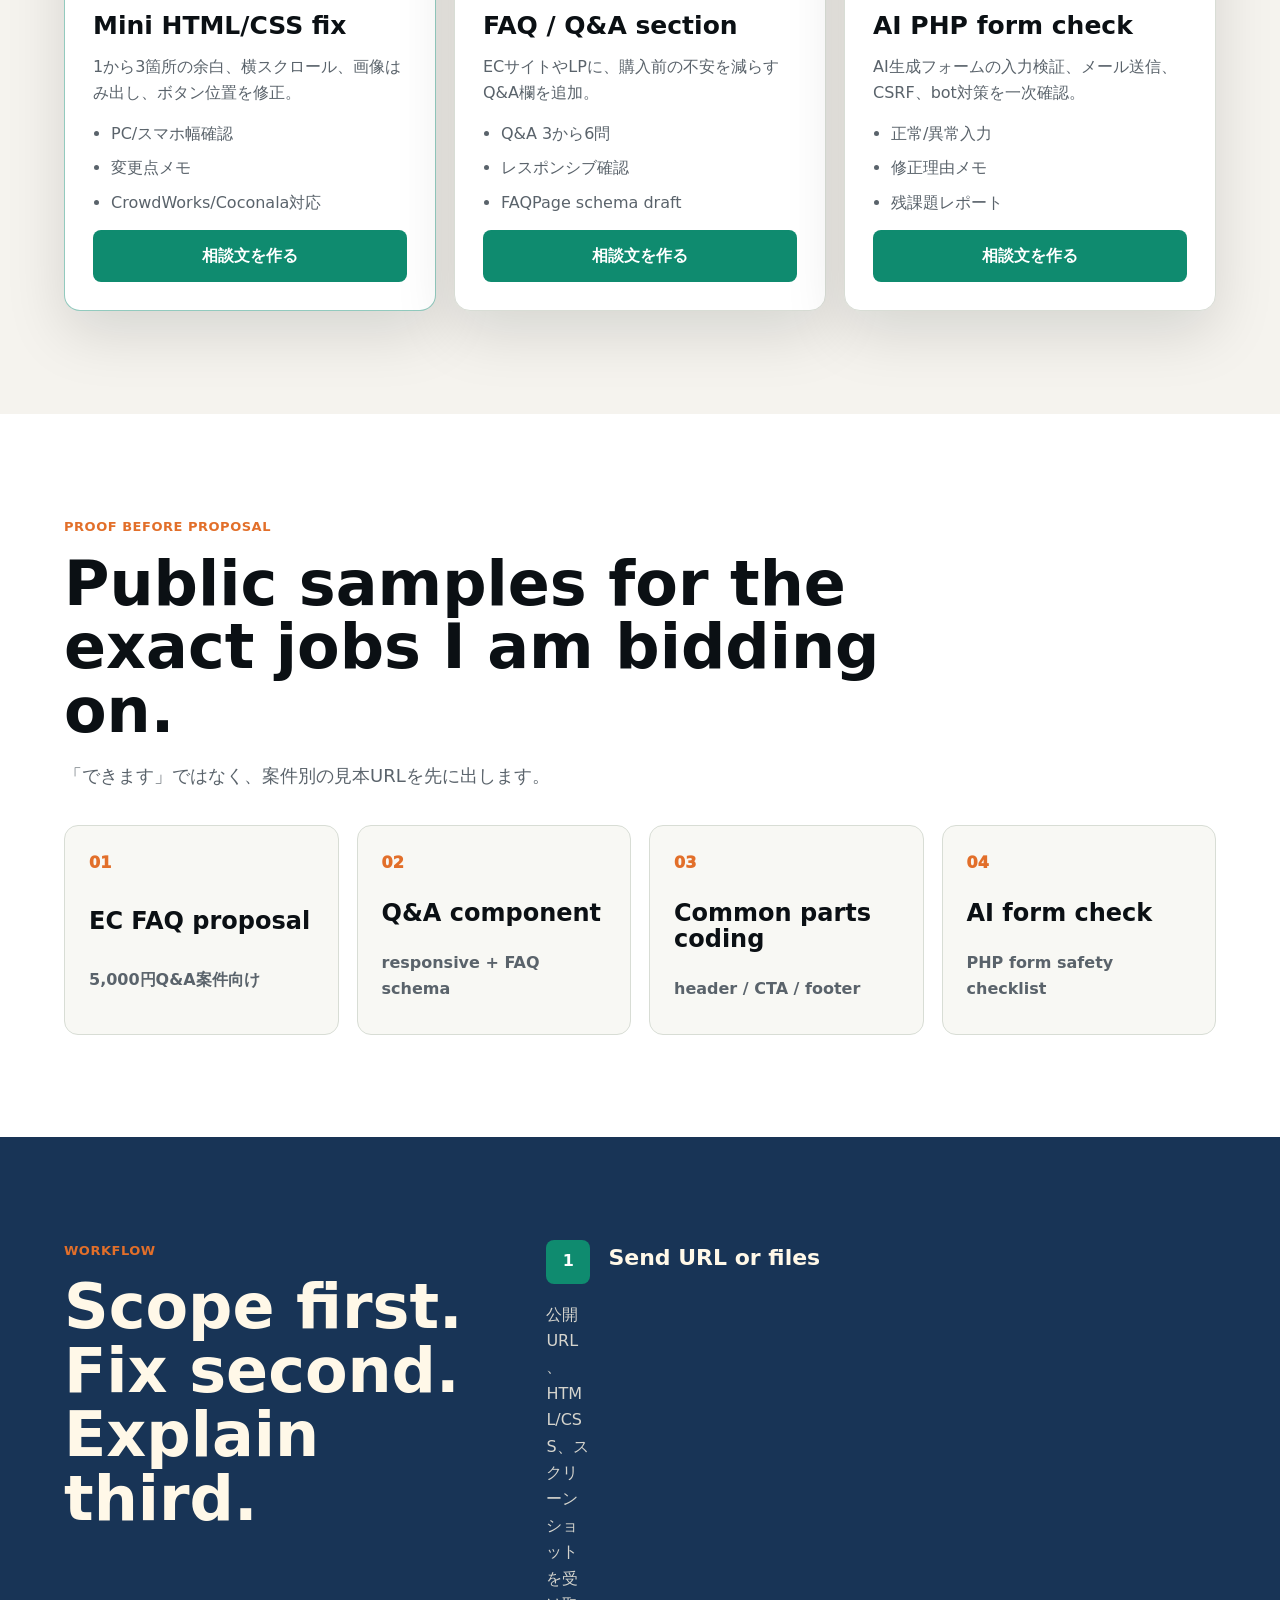
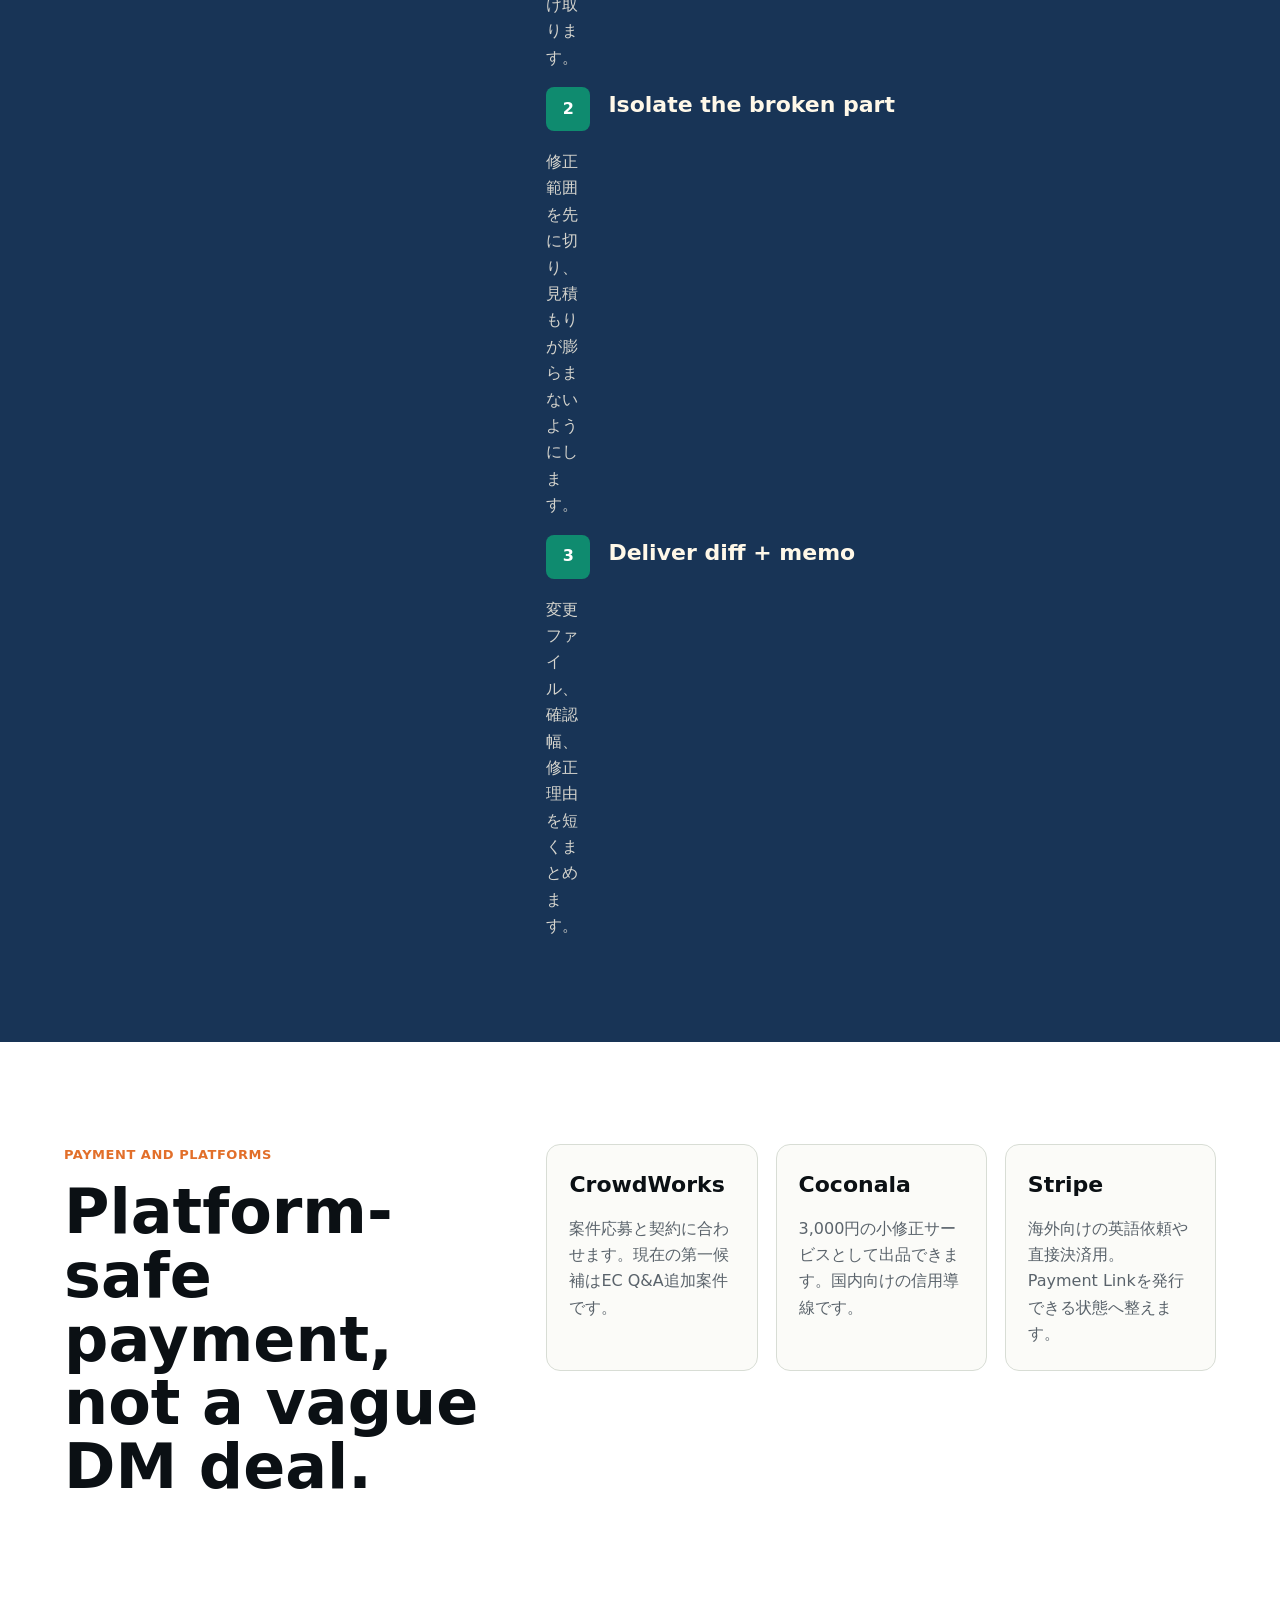
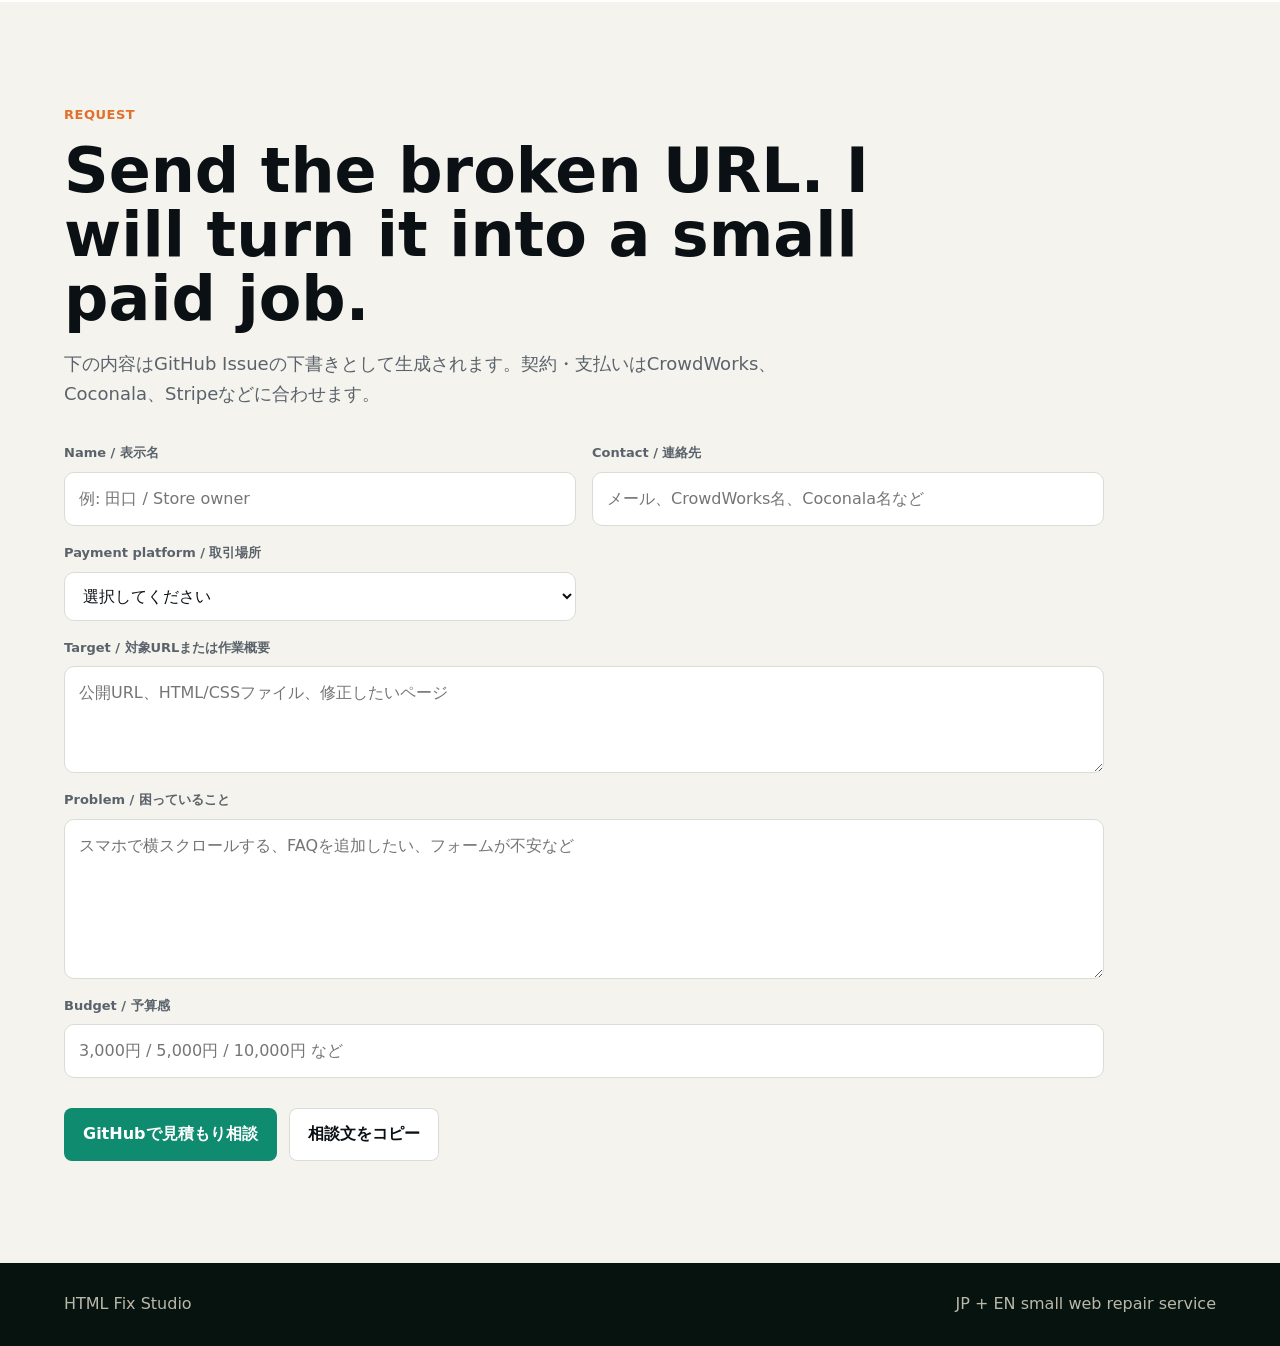
==== commit ecfd5fda: "Redesign sales landing page" ====
--- a/index.html
+++ b/index.html
@@ -3,20 +3,28 @@
   <head>
     <meta charset="utf-8" />
     <meta name="viewport" content="width=device-width, initial-scale=1" />
-    <title>AI生成HTML・LP軽微修正サービス</title>
+    <title>HTML Fix Studio | AI生成HTML・LP修正 / JP + EN</title>
     <meta
       name="description"
-      content="AI生成HTML、LP、既存サイトの軽微なHTML/CSS崩れを即日で確認し、差分つきで修正します。初回3,000円から。"
-    />
-    <meta property="og:title" content="AI生成HTML・LP軽微修正サービス" />
+      content="AI生成HTML、LP、既存サイトのHTML/CSS崩れを英日対応で修正します。初回3,000円から。差分メモ、スマホ確認、CrowdWorks/Coconala/Stripe対応。"
+    />
+    <link rel="canonical" href="https://part676392.github.io/ai-html-fix-service-site/" />
+    <meta property="og:title" content="HTML Fix Studio | AI生成HTML・LP修正 / JP + EN" />
     <meta
       property="og:description"
-      content="AI生成HTMLや既存LPの表示崩れ、余白、スマホ崩れ、リンク不備を即日で修正します。"
+      content="AI生成HTMLや既存LPの崩れを、差分メモつきで小さく修正。3,000円から、英語依頼にも対応。"
     />
     <meta property="og:type" content="website" />
     <meta property="og:url" content="https://part676392.github.io/ai-html-fix-service-site/" />
     <meta property="og:image" content="https://part676392.github.io/ai-html-fix-service-site/assets/service-hero.png" />
+    <meta property="og:site_name" content="HTML Fix Studio" />
     <meta name="twitter:card" content="summary_large_image" />
+    <meta name="twitter:title" content="HTML Fix Studio | AI生成HTML・LP修正 / JP + EN" />
+    <meta
+      name="twitter:description"
+      content="初回3,000円から。HTML/CSS崩れ、FAQ追加、AI生成フォーム確認を英日対応で修正します。"
+    />
+    <meta name="twitter:image" content="https://part676392.github.io/ai-html-fix-service-site/assets/service-hero.png" />
     <link
       rel="icon"
       href='data:image/svg+xml,<svg xmlns="http://www.w3.org/2000/svg" viewBox="0 0 32 32"><rect x="5" y="7" width="22" height="18" rx="4" fill="%230f8b6f"/><path d="M10 14h12M10 18h8" stroke="white" stroke-width="2" stroke-linecap="round"/></svg>'
@@ -29,26 +37,27 @@
         "@type": "ProfessionalService",
         "name": "HTML Fix Studio",
         "url": "https://part676392.github.io/ai-html-fix-service-site/",
-        "description": "AI生成HTML、LP、既存サイトの軽微なHTML/CSS崩れを差分つきで修正する小規模Web修正サービス。",
-        "areaServed": "JP",
+        "description": "AI生成HTML、LP、既存サイトのHTML/CSS崩れを英日対応で差分つき修正する小規模Web修正サービス。",
+        "areaServed": ["JP", "Worldwide"],
+        "availableLanguage": ["ja", "en"],
         "offers": [
           {
             "@type": "Offer",
-            "name": "初回ミニ修正",
+            "name": "Mini HTML/CSS fix",
             "price": "3000",
             "priceCurrency": "JPY",
             "description": "1から3箇所の軽微なHTML/CSS修正、PC/スマホ幅の表示確認、変更点メモ。"
           },
           {
             "@type": "Offer",
-            "name": "Q&A/FAQセクション追加",
+            "name": "FAQ/Q&A section",
             "price": "5000",
             "priceCurrency": "JPY",
-            "description": "ECサイトやLPへのQ&A/FAQ欄追加、見出し構造整理、必要に応じたFAQPage構造化データたたき台。"
+            "description": "ECサイトやLPへのQ&A/FAQ欄追加、レスポンシブ確認、必要に応じたFAQPage構造化データたたき台。"
           },
           {
             "@type": "Offer",
-            "name": "AI生成フォーム一次確認",
+            "name": "AI generated PHP form check",
             "price": "10000",
             "priceCurrency": "JPY",
             "description": "AI生成PHPフォームの入力検証、メール送信、CSRF、bot対策などの小規模な一次確認。"
@@ -64,157 +73,171 @@
         <span>HTML Fix Studio</span>
       </a>
       <nav aria-label="主要ナビゲーション">
-        <a href="#service">内容</a>
-        <a href="#examples">実例</a>
-        <a href="#pricing">料金</a>
-        <a href="#request">依頼</a>
+        <a href="#packages">Pricing</a>
+        <a href="#proof">Proof</a>
+        <a href="#workflow">Workflow</a>
+        <a href="#request">Request</a>
       </nav>
     </header>
 
     <main id="top">
-      <section class="hero">
-        <div class="hero-bg" aria-hidden="true"></div>
+      <section class="hero" aria-label="HTML Fix Studio">
         <div class="hero-copy">
-          <p class="eyebrow">AI生成HTML・LP・既存サイトの軽微修正</p>
-          <h1>HTML/CSSの崩れを、差分つきで即日修正します。</h1>
+          <p class="eyebrow">Bilingual HTML/CSS repair / 日本語・英語対応</p>
+          <h1>Fix the messy parts of an AI-built website before clients see it.</h1>
           <p class="lede">
-            AIで作ったページの余白崩れ、スマホ表示、ボタン位置、リンク不備、画像サイズの乱れを確認し、
-            修正内容が分かる形で納品します。
+            AI生成HTML、LP、既存サイトの表示崩れを、小さく切って直します。
+            差分メモ、スマホ幅確認、取引プラットフォーム経由の支払いまで対応します。
           </p>
           <div class="hero-actions" aria-label="依頼導線">
-            <a class="button primary" href="#request">見積もり相談</a>
-            <a class="button secondary" href="#examples">修正例を見る</a>
+            <a class="button primary" href="#request">Start from 3,000 JPY</a>
+            <a class="button secondary" href="#proof">View public proof</a>
           </div>
-        </div>
-      </section>
-
-      <section class="market-strip" aria-label="対応できる案件">
-        <span>AI生成HTMLの調整</span>
-        <span>LPの表示崩れ</span>
-        <span>スマホ崩れ</span>
-        <span>共通パーツ実装</span>
-        <span>AI生成フォーム確認</span>
-        <span>WordPress内HTML/CSS</span>
-        <span>GitHub差分納品</span>
-      </section>
-
-      <section id="service" class="section">
+          <dl class="hero-metrics" aria-label="サービス概要">
+            <div>
+              <dt>3,000 JPY</dt>
+              <dd>minimum package</dd>
+            </div>
+            <div>
+              <dt>JP + EN</dt>
+              <dd>proposal ready</dd>
+            </div>
+            <div>
+              <dt>Diff memo</dt>
+              <dd>what changed</dd>
+            </div>
+          </dl>
+        </div>
+        <figure class="hero-visual">
+          <img src="./assets/service-hero.png" alt="AI生成HTMLの修正前後を示すbefore/after図" />
+          <figcaption>
+            Public sample: spacing, overflow and mobile viewport checks are handled before delivery.
+          </figcaption>
+        </figure>
+      </section>
+
+      <section class="market-strip" aria-label="対応できる仕事">
+        <span>AI HTML cleanup</span>
+        <span>LP fixes</span>
+        <span>Mobile overflow</span>
+        <span>FAQ/Q&A blocks</span>
+        <span>PHP form checks</span>
+        <span>GitHub diff</span>
+        <span>CrowdWorks</span>
+        <span>Coconala</span>
+        <span>Stripe link setup</span>
+      </section>
+
+      <section id="packages" class="section package-section" aria-label="定額パック">
         <div class="section-head">
-          <p class="eyebrow">Service</p>
-          <h2>小さい修正を、発注しやすい単位に切ります。</h2>
+          <p class="eyebrow">Packages</p>
+          <h2>Pick the smallest scope that can be paid today.</h2>
           <p>
-            「全部作り直し」ではなく、今あるHTMLやLPを触って直す仕事に絞ります。
-            依頼者側の確認コストを下げるため、修正前後と差分をセットで出します。
+            5ドル超えを最短で狙うため、支払い単位は3,000円以上に固定します。
+            依頼者には「何をもらえるか」が先に見えるようにしています。
           </p>
         </div>
-        <div class="service-grid">
+        <div class="package-grid">
+          <article class="package-card featured">
+            <p class="package-kicker">Fastest entry</p>
+            <span class="package-price">3,000円</span>
+            <h3>Mini HTML/CSS fix</h3>
+            <p>1から3箇所の余白、横スクロール、画像はみ出し、ボタン位置を修正。</p>
+            <ul>
+              <li>PC/スマホ幅確認</li>
+              <li>変更点メモ</li>
+              <li>CrowdWorks/Coconala対応</li>
+            </ul>
+            <button class="button primary" type="button" data-package="mini">相談文を作る</button>
+          </article>
+          <article class="package-card">
+            <p class="package-kicker">Best for 13220789</p>
+            <span class="package-price">5,000円</span>
+            <h3>FAQ / Q&A section</h3>
+            <p>ECサイトやLPに、購入前の不安を減らすQ&A欄を追加。</p>
+            <ul>
+              <li>Q&A 3から6問</li>
+              <li>レスポンシブ確認</li>
+              <li>FAQPage schema draft</li>
+            </ul>
+            <button class="button primary" type="button" data-package="faq">相談文を作る</button>
+          </article>
+          <article class="package-card">
+            <p class="package-kicker">AI code risk</p>
+            <span class="package-price">10,000円</span>
+            <h3>AI PHP form check</h3>
+            <p>AI生成フォームの入力検証、メール送信、CSRF、bot対策を一次確認。</p>
+            <ul>
+              <li>正常/異常入力</li>
+              <li>修正理由メモ</li>
+              <li>残課題レポート</li>
+            </ul>
+            <button class="button primary" type="button" data-package="form">相談文を作る</button>
+          </article>
+        </div>
+      </section>
+
+      <section id="proof" class="section proof-section">
+        <div class="section-head">
+          <p class="eyebrow">Proof before proposal</p>
+          <h2>Public samples for the exact jobs I am bidding on.</h2>
+          <p>「できます」ではなく、案件別の見本URLを先に出します。</p>
+        </div>
+        <div class="proof-grid">
+          <a class="proof-link" href="./samples/ec-faq-proposal.html">
+            <span>01</span>
+            <strong>EC FAQ proposal</strong>
+            <em>5,000円Q&A案件向け</em>
+          </a>
+          <a class="proof-link" href="./samples/ec-qa-section.html">
+            <span>02</span>
+            <strong>Q&A component</strong>
+            <em>responsive + FAQ schema</em>
+          </a>
+          <a class="proof-link" href="./samples/common-parts-coding-sample.html">
+            <span>03</span>
+            <strong>Common parts coding</strong>
+            <em>header / CTA / footer</em>
+          </a>
+          <a class="proof-link" href="./samples/php-form-security-checklist.html">
+            <span>04</span>
+            <strong>AI form check</strong>
+            <em>PHP form safety checklist</em>
+          </a>
+        </div>
+      </section>
+
+      <section id="workflow" class="section workflow-section">
+        <div class="workflow-panel">
+          <div>
+            <p class="eyebrow">Workflow</p>
+            <h2>Scope first. Fix second. Explain third.</h2>
+          </div>
+          <ol class="workflow-list">
+            <li><strong>Send URL or files</strong><span>公開URL、HTML/CSS、スクリーンショットを受け取ります。</span></li>
+            <li><strong>Isolate the broken part</strong><span>修正範囲を先に切り、見積もりが膨らまないようにします。</span></li>
+            <li><strong>Deliver diff + memo</strong><span>変更ファイル、確認幅、修正理由を短くまとめます。</span></li>
+          </ol>
+        </div>
+      </section>
+
+      <section class="section trust-section" aria-label="取引方法">
+        <div>
+          <p class="eyebrow">Payment and platforms</p>
+          <h2>Platform-safe payment, not a vague DM deal.</h2>
+        </div>
+        <div class="trust-grid">
           <article>
-            <h3>表示崩れの修正</h3>
-            <p>余白、横スクロール、画像のはみ出し、ボタンの位置ずれ、スマホだけ崩れる箇所を確認します。</p>
+            <strong>CrowdWorks</strong>
+            <p>案件応募と契約に合わせます。現在の第一候補はEC Q&A追加案件です。</p>
           </article>
           <article>
-            <h3>AI生成HTMLの整理</h3>
-            <p>重複CSS、読みにくいクラス名、不要なインライン指定を減らし、保守しやすい構造に寄せます。</p>
+            <strong>Coconala</strong>
+            <p>3,000円の小修正サービスとして出品できます。国内向けの信用導線です。</p>
           </article>
           <article>
-            <h3>差分つき納品</h3>
-            <p>変更ファイル、修正理由、確認した画面幅、残課題をまとめて、GitHub PRまたはZIPで渡します。</p>
-          </article>
-          <article>
-            <h3>Q&A/FAQ追加</h3>
-            <p>ECサイトやLPのQ&A欄を、見た目と見出し構造をそろえて追加します。必要なら構造化データのたたき台も用意します。</p>
-          </article>
-          <article>
-            <h3>記事入稿整形</h3>
-            <p>コラム記事の見出し、画像、alt文、スマホ表示を確認し、公開前チェックつきで入稿できる形に整えます。</p>
-          </article>
-          <article>
-            <h3>共通パーツ実装</h3>
-            <p>ヘッダー、ナビ、CTA、フッターなど、支給画像や既存ページに合わせた小さいHTML/CSSパーツを組みます。</p>
-          </article>
-          <article>
-            <h3>フォーム簡易確認</h3>
-            <p>AI生成PHPフォームの入力検証、メール送信、エラー表示、CSRFなどを小規模な一次確認として整理します。</p>
-          </article>
-        </div>
-      </section>
-
-      <section id="examples" class="section examples">
-        <div class="section-head">
-          <p class="eyebrow">Examples</p>
-          <h2>納品イメージ</h2>
-        </div>
-        <div class="comparison">
-          <figure>
-            <img src="./assets/cleanup-before.png" alt="修正前の表示崩れ例" width="720" height="420" />
-            <figcaption>修正前: CTAが詰まり、スマホ幅で横スクロールが出る状態</figcaption>
-          </figure>
-          <figure>
-            <img src="./assets/cleanup-after.png" alt="修正後の表示例" width="720" height="420" />
-            <figcaption>修正後: 余白、折り返し、ボタン配置を整理した状態</figcaption>
-          </figure>
-        </div>
-        <p class="sample-link">
-          ECサイト向けのQ&Aセクション実装例:
-          <a href="./samples/ec-qa-section.html">サンプルページを見る</a>
-          /
-          <a href="./samples/ec-faq-proposal.html">提案ページを見る</a>
-          /
-          <a href="./samples/column-entry-sample.html">記事入稿サンプルを見る</a>
-          /
-          <a href="./samples/common-parts-coding-sample.html">共通パーツ実装サンプルを見る</a>
-          /
-          <a href="./samples/php-form-security-checklist.html">PHPフォーム安全確認サンプルを見る</a>
-        </p>
-      </section>
-
-      <section id="pricing" class="section pricing">
-        <div class="price-copy">
-          <p class="eyebrow">Pricing</p>
-          <h2>初回の小さい依頼は 3,000円 から。</h2>
-          <p>
-            1箇所から依頼できます。作業前に範囲を切るので、見積もりが膨らみません。
-            継続修正やページ全体の調整は、対象ファイル数と確認画面幅で見積もります。
-          </p>
-        </div>
-        <div class="price-box" aria-label="料金">
-          <strong>3,000円</strong>
-          <span>初回ミニ修正</span>
-          <ul>
-            <li>1から3箇所の軽微なHTML/CSS修正</li>
-            <li>PC/スマホ幅の表示確認</li>
-            <li>変更点メモまたはGitHub PR</li>
-          </ul>
-        </div>
-      </section>
-
-      <section class="section package-section" aria-label="定額パック">
-        <div class="section-head">
-          <p class="eyebrow">Quick Order</p>
-          <h2>迷う場合は、この3つから選べます。</h2>
-          <p>
-            相談文を自動で作るので、依頼者は対象URLと困っていることを少し足すだけです。
-            正式な支払いは取引プラットフォーム経由に合わせます。
-          </p>
-        </div>
-        <div class="package-grid">
-          <article class="package-card">
-            <span class="package-price">3,000円</span>
-            <h3>初回ミニ修正</h3>
-            <p>スマホ崩れ、余白、画像はみ出し、ボタン位置など、1から3箇所の軽微修正。</p>
-            <button class="button primary" type="button" data-package="mini">この内容で相談文を作る</button>
-          </article>
-          <article class="package-card">
-            <span class="package-price">5,000円</span>
-            <h3>Q&A/FAQ追加</h3>
-            <p>ECサイトやLPに、購入前の不安を減らすQ&A欄を追加。必要なら構造化データもたたき台化。</p>
-            <button class="button primary" type="button" data-package="faq">この内容で相談文を作る</button>
-          </article>
-          <article class="package-card">
-            <span class="package-price">10,000円</span>
-            <h3>AI生成フォーム一次確認</h3>
-            <p>PHPフォームの入力検証、メール送信、CSRF、bot対策を見て、修正点と残課題を整理。</p>
-            <button class="button primary" type="button" data-package="form">この内容で相談文を作る</button>
+            <strong>Stripe</strong>
+            <p>海外向けの英語依頼や直接決済用。Payment Linkを発行できる状態へ整えます。</p>
           </article>
         </div>
       </section>
@@ -222,86 +245,55 @@
       <section id="request" class="section request">
         <div class="section-head">
           <p class="eyebrow">Request</p>
-          <h2>依頼前に必要なのは、URLかファイルだけです。</h2>
+          <h2>Send the broken URL. I will turn it into a small paid job.</h2>
           <p>
-            いま困っているページ、HTML/CSSファイル、または修正指示を送ってください。
-            触れる範囲と納品形式を確認してから作業します。
+            下の内容はGitHub Issueの下書きとして生成されます。契約・支払いはCrowdWorks、Coconala、Stripeなどに合わせます。
           </p>
         </div>
-        <div class="request-actions">
-          <a class="button primary" href="https://github.com/part676392/ai-html-fix-service-site/issues/new/choose">
-            GitHubで見積もり相談
-          </a>
-          <button class="button secondary" type="button" id="copyPitch">応募文をコピー</button>
-        </div>
-        <p class="trade-note">
-          正式な契約・支払いは、クラウドワークス、ココナラ、その他の取引プラットフォーム経由にも合わせられます。
-          GitHub Issueは、公開できる範囲の事前相談だけに使ってください。
-        </p>
-        <form
-          class="estimate-form"
-          name="estimate"
-          id="estimateForm"
-        >
-          <label>
-            お名前または表示名
-            <input name="name" autocomplete="name" required />
-          </label>
-          <label>
-            連絡先
-            <input name="contact" autocomplete="email" placeholder="メール、クラウドワークスURL、ココナラURLなど" required />
-          </label>
-          <label>
-            契約・支払いに使いたい場所
-            <select name="platform" required>
+
+        <form id="estimateForm" class="estimate-form">
+          <label>
+            <span>Name / 表示名</span>
+            <input name="name" autocomplete="name" placeholder="例: 田口 / Store owner" />
+          </label>
+          <label>
+            <span>Contact / 連絡先</span>
+            <input name="contact" autocomplete="email" placeholder="メール、CrowdWorks名、Coconala名など" />
+          </label>
+          <label>
+            <span>Payment platform / 取引場所</span>
+            <select name="platform">
               <option value="">選択してください</option>
               <option>クラウドワークス</option>
               <option>ココナラ</option>
-              <option>その他の取引プラットフォーム</option>
-              <option>まだ決めていない</option>
+              <option>Stripe payment link</option>
+              <option>その他</option>
             </select>
           </label>
           <label>
-            対象URLまたは作業概要
-            <input name="target" placeholder="https://example.com/lp" required />
-          </label>
-          <label>
-            困っていること
-            <textarea name="problem" required placeholder="スマホ幅で横スクロールが出る、Q&A欄を追加したい、記事入稿を頼みたい、など"></textarea>
-          </label>
-          <label>
-            予算感
-            <select name="budget" required>
-              <option value="">選択してください</option>
-              <option>3,000円くらい</option>
-              <option>5,000円くらい</option>
-              <option>10,000円以上</option>
-              <option>相談したい</option>
-            </select>
-          </label>
-          <div class="form-actions">
-            <button class="button primary" type="button" id="copyEstimate">相談文をコピー</button>
-            <a class="button secondary" id="openEstimateIssue" href="https://github.com/part676392/ai-html-fix-service-site/issues/new?template=request.md">
-              GitHubで相談を開く
-            </a>
-          </div>
+            <span>Target / 対象URLまたは作業概要</span>
+            <textarea name="target" rows="3" placeholder="公開URL、HTML/CSSファイル、修正したいページ"></textarea>
+          </label>
+          <label>
+            <span>Problem / 困っていること</span>
+            <textarea name="problem" rows="5" placeholder="スマホで横スクロールする、FAQを追加したい、フォームが不安など"></textarea>
+          </label>
+          <label>
+            <span>Budget / 予算感</span>
+            <input name="budget" placeholder="3,000円 / 5,000円 / 10,000円 など" />
+          </label>
         </form>
-        <textarea id="pitchText" readonly aria-label="応募文テンプレート">
-はじめまして。AI生成HTMLや既存サイトのHTML/CSS軽微修正を、差分が分かる形で対応できます。
-対応範囲は、余白崩れ、スマホ表示、横スクロール、画像サイズ、ボタン配置、リンク不備などです。
-ヘッダー、ナビ、CTA、フッターなどの小さい共通パーツ実装にも対応できます。
-AI生成PHPフォームの入力検証、メール送信、CSRFなどの小規模な一次確認も相談可能です。
-作業前に対象箇所を切り分け、変更ファイル・修正理由・確認した画面幅をまとめて納品します。
-ポートフォリオ: https://part676392.github.io/ai-html-fix-service-site/
-初回の小さい修正であれば 3,000円から相談可能です。クラウドワークス等の取引プラットフォーム経由にも合わせられます。
-よろしくお願いいたします。
-        </textarea>
+
+        <div class="request-actions">
+          <a id="openEstimateIssue" class="button primary" href="https://github.com/part676392/ai-html-fix-service-site/issues/new?template=request.md">GitHubで見積もり相談</a>
+          <button id="copyEstimate" class="button secondary" type="button">相談文をコピー</button>
+        </div>
       </section>
     </main>
 
     <footer>
       <span>HTML Fix Studio</span>
-      <span>Public files only. Platform-based payment available.</span>
+      <span>JP + EN small web repair service</span>
     </footer>
   </body>
 </html>
--- a/styles.css
+++ b/styles.css
@@ -1,13 +1,16 @@
 :root {
-  --ink: #17211b;
-  --muted: #5f6f67;
-  --paper: #f8f7f2;
+  --ink: #0b1014;
+  --muted: #5a636b;
+  --paper: #f5f3ee;
   --panel: #ffffff;
-  --line: #d9ded5;
-  --accent: #0f8b6f;
-  --accent-dark: #0a5f4d;
-  --warn: #d36b2c;
-  --shadow: 0 18px 50px rgba(24, 37, 30, 0.15);
+  --dark: #07130e;
+  --dark-2: #10231b;
+  --line: #d8ddd5;
+  --green: #0f8b6f;
+  --green-dark: #08624f;
+  --orange: #e26f2a;
+  --blue: #183456;
+  --shadow: 0 22px 60px rgba(7, 19, 14, 0.13);
 }
 
 * {
@@ -23,6 +26,8 @@
   color: var(--ink);
   background: var(--paper);
   font-family:
+    Inter,
+    ui-sans-serif,
     system-ui,
     -apple-system,
     BlinkMacSystemFont,
@@ -31,130 +36,116 @@
   line-height: 1.65;
 }
 
-img {
-  max-width: 100%;
-  display: block;
-}
-
 a {
   color: inherit;
+}
+
+img {
+  display: block;
+  max-width: 100%;
 }
 
 .topbar {
   position: sticky;
   top: 0;
-  z-index: 20;
+  z-index: 10;
   display: flex;
+  align-items: center;
   justify-content: space-between;
-  align-items: center;
-  gap: 24px;
-  padding: 14px clamp(18px, 5vw, 60px);
-  background: rgba(248, 247, 242, 0.92);
-  border-bottom: 1px solid var(--line);
+  gap: 20px;
+  padding: 18px clamp(20px, 5vw, 72px);
+  color: #fff8e8;
+  background: rgba(7, 19, 14, 0.92);
+  border-bottom: 1px solid rgba(255, 255, 255, 0.1);
   backdrop-filter: blur(14px);
 }
 
-.brand {
+.brand,
+nav {
   display: inline-flex;
   align-items: center;
-  gap: 10px;
-  font-weight: 800;
+}
+
+.brand {
+  gap: 12px;
+  font-weight: 850;
   text-decoration: none;
 }
 
 .brand-mark {
-  width: 22px;
-  height: 22px;
-  border-radius: 5px;
-  background:
-    linear-gradient(135deg, var(--accent), #f2b36d),
-    var(--accent);
-  box-shadow: inset 0 0 0 2px rgba(255, 255, 255, 0.45);
+  width: 26px;
+  height: 26px;
+  border-radius: 7px;
+  background: linear-gradient(135deg, var(--green), #f0b45c);
+  box-shadow: 0 0 0 3px rgba(255, 255, 255, 0.12);
 }
 
 nav {
-  display: flex;
-  gap: 18px;
-  color: var(--muted);
+  gap: 22px;
+  color: rgba(255, 248, 232, 0.78);
   font-size: 14px;
+  font-weight: 750;
 }
 
 nav a {
   text-decoration: none;
 }
 
+nav a:hover {
+  color: #ffffff;
+}
+
 .hero {
-  min-height: 82vh;
-  position: relative;
-  display: grid;
-  align-items: end;
-  padding: 110px clamp(18px, 5vw, 72px) 58px;
-  overflow: hidden;
-  background: #111b17;
-}
-
-.hero-bg {
-  position: absolute;
-  inset: 0;
-  background-image:
-    linear-gradient(90deg, rgba(9, 18, 15, 0.86), rgba(9, 18, 15, 0.42), rgba(9, 18, 15, 0.18)),
-    url("./assets/service-hero.png");
-  background-size: cover;
-  background-position: center;
-  transform: scale(1.01);
+  display: grid;
+  grid-template-columns: minmax(0, 1.05fr) minmax(360px, 0.75fr);
+  gap: clamp(28px, 5vw, 72px);
+  align-items: center;
+  padding: clamp(52px, 6vw, 82px) clamp(20px, 5vw, 72px) clamp(58px, 7vw, 94px);
+  color: #fff8e8;
+  background:
+    linear-gradient(120deg, rgba(7, 19, 14, 0.98), rgba(16, 35, 27, 0.94)),
+    var(--dark);
 }
 
 .hero-copy {
-  position: relative;
-  z-index: 1;
   max-width: 760px;
-  color: #fffaf0;
 }
 
 .eyebrow {
-  margin: 0 0 10px;
-  color: var(--warn);
+  margin: 0 0 14px;
+  color: var(--orange);
   font-size: 13px;
-  font-weight: 800;
+  font-weight: 900;
+  letter-spacing: 0.04em;
   text-transform: uppercase;
-}
-
-.hero .eyebrow {
-  color: #ffc06d;
 }
 
 h1,
 h2,
 h3,
-p {
+p,
+li,
+input,
+textarea,
+select,
+button {
   overflow-wrap: anywhere;
 }
 
 h1 {
   margin: 0;
+  max-width: 820px;
+  font-size: clamp(48px, 6vw, 78px);
+  font-weight: 900;
+  line-height: 0.98;
+  letter-spacing: 0;
+}
+
+.lede {
   max-width: 720px;
-  font-size: clamp(42px, 7vw, 84px);
-  line-height: 1.02;
-  letter-spacing: 0;
-}
-
-h2 {
-  margin: 0;
-  font-size: clamp(30px, 4vw, 52px);
-  line-height: 1.1;
-  letter-spacing: 0;
-}
-
-h3 {
-  margin: 0 0 10px;
-  font-size: 20px;
-}
-
-.lede {
-  max-width: 650px;
-  margin: 22px 0 0;
-  color: rgba(255, 250, 240, 0.88);
-  font-size: clamp(17px, 2.2vw, 21px);
+  margin: 28px 0 0;
+  color: rgba(255, 248, 232, 0.82);
+  font-size: clamp(18px, 2vw, 23px);
 }
 
 .hero-actions,
@@ -162,6 +153,7 @@
   display: flex;
   flex-wrap: wrap;
   gap: 12px;
+  align-items: center;
   margin-top: 30px;
 }
 
@@ -169,268 +161,402 @@
   display: inline-flex;
   align-items: center;
   justify-content: center;
-  min-height: 46px;
-  padding: 12px 18px;
-  border: 1px solid transparent;
+  min-height: 48px;
+  padding: 13px 19px;
+  border: 0;
   border-radius: 8px;
-  font-weight: 800;
+  font: inherit;
+  font-weight: 850;
   text-decoration: none;
   cursor: pointer;
+  transition:
+    transform 160ms ease,
+    background 160ms ease,
+    color 160ms ease;
+}
+
+.button:hover {
+  transform: translateY(-1px);
 }
 
 .button.primary {
-  background: var(--accent);
   color: #ffffff;
+  background: var(--green);
 }
 
 .button.primary:hover {
-  background: var(--accent-dark);
+  background: var(--green-dark);
 }
 
 .button.secondary {
-  background: rgba(255, 255, 255, 0.9);
-  color: var(--ink);
-  border-color: rgba(255, 255, 255, 0.4);
+  color: #fff8e8;
+  background: rgba(255, 255, 255, 0.1);
+  box-shadow: inset 0 0 0 1px rgba(255, 255, 255, 0.18);
+}
+
+.hero-metrics {
+  display: grid;
+  grid-template-columns: repeat(3, minmax(0, 1fr));
+  gap: 14px;
+  max-width: 720px;
+  margin: 42px 0 0;
+}
+
+.hero-metrics div {
+  padding-top: 16px;
+  border-top: 1px solid rgba(255, 248, 232, 0.2);
+}
+
+.hero-metrics dt {
+  font-size: 22px;
+  font-weight: 900;
+}
+
+.hero-metrics dd {
+  margin: 4px 0 0;
+  color: rgba(255, 248, 232, 0.65);
+  font-size: 13px;
+  font-weight: 750;
+}
+
+.hero-visual {
+  margin: 0;
+  padding: 18px;
+  border: 1px solid rgba(255, 255, 255, 0.15);
+  border-radius: 24px;
+  background: rgba(255, 255, 255, 0.08);
+  box-shadow: 0 28px 80px rgba(0, 0, 0, 0.3);
+}
+
+.hero-visual img {
+  overflow: hidden;
+  border-radius: 14px;
+  background: #fff;
+}
+
+.hero-visual figcaption {
+  margin-top: 14px;
+  color: rgba(255, 248, 232, 0.7);
+  font-size: 13px;
 }
 
 .market-strip {
   display: flex;
   flex-wrap: wrap;
   gap: 10px;
-  padding: 18px clamp(18px, 5vw, 72px);
-  background: #fff;
+  padding: 20px clamp(20px, 5vw, 72px);
+  background: var(--panel);
   border-bottom: 1px solid var(--line);
 }
 
 .market-strip span {
-  padding: 8px 12px;
+  padding: 8px 11px;
   border: 1px solid var(--line);
   border-radius: 999px;
   color: var(--muted);
+  background: #fbfbf8;
   font-size: 13px;
-  background: #fbfbf7;
+  font-weight: 800;
 }
 
 .section {
-  padding: 82px clamp(18px, 5vw, 72px);
+  padding: clamp(64px, 8vw, 110px) clamp(20px, 5vw, 72px);
 }
 
 .section-head {
-  max-width: 820px;
+  max-width: 850px;
   margin-bottom: 34px;
 }
 
-.section-head p:not(.eyebrow),
-.price-copy p {
+.section h2 {
+  margin: 0;
+  max-width: 900px;
+  font-size: clamp(34px, 5vw, 62px);
+  font-weight: 900;
+  line-height: 1.03;
+  letter-spacing: 0;
+}
+
+.section-head p:not(.eyebrow) {
+  max-width: 760px;
+  margin: 18px 0 0;
   color: var(--muted);
-  font-size: 17px;
-}
-
-.service-grid {
-  display: grid;
-  grid-template-columns: repeat(auto-fit, minmax(210px, 1fr));
+  font-size: 18px;
+}
+
+.package-section {
+  background: var(--paper);
+}
+
+.package-grid,
+.proof-grid,
+.trust-grid {
+  display: grid;
+  grid-template-columns: repeat(3, minmax(0, 1fr));
+  gap: 18px;
+}
+
+.package-card {
+  display: flex;
+  flex-direction: column;
+  gap: 14px;
+  min-height: 390px;
+  padding: 28px;
+  border: 1px solid var(--line);
+  border-radius: 16px;
+  background: var(--panel);
+  box-shadow: var(--shadow);
+}
+
+.package-card.featured {
+  border-color: rgba(15, 139, 111, 0.45);
+}
+
+.package-kicker {
+  margin: 0;
+  color: var(--orange);
+  font-size: 12px;
+  font-weight: 900;
+  text-transform: uppercase;
+}
+
+.package-price {
+  color: var(--green-dark);
+  font-size: 42px;
+  font-weight: 950;
+  line-height: 1;
+}
+
+.package-card h3,
+.package-card p,
+.package-card ul {
+  margin: 0;
+}
+
+.package-card h3 {
+  font-size: 25px;
+  line-height: 1.12;
+}
+
+.package-card p,
+.package-card li {
+  color: var(--muted);
+}
+
+.package-card ul {
+  display: grid;
+  gap: 8px;
+  padding-left: 18px;
+}
+
+.package-card .button {
+  width: 100%;
+  margin-top: auto;
+}
+
+.proof-section {
+  background: #ffffff;
+}
+
+.proof-grid {
+  grid-template-columns: repeat(4, minmax(0, 1fr));
+}
+
+.proof-link {
+  display: grid;
   gap: 16px;
-}
-
-.service-grid article,
-.price-box {
-  background: var(--panel);
-  border: 1px solid var(--line);
-  border-radius: 8px;
-  padding: 24px;
-  box-shadow: 0 8px 24px rgba(24, 37, 30, 0.07);
-}
-
-.service-grid p {
-  margin: 0;
-  color: var(--muted);
-}
-
-.examples {
-  background: #eef1ea;
-}
-
-.comparison {
-  display: grid;
-  grid-template-columns: repeat(2, minmax(0, 1fr));
-  gap: 18px;
-}
-
-figure {
-  margin: 0;
-  background: var(--panel);
-  border: 1px solid var(--line);
-  border-radius: 8px;
-  overflow: hidden;
-  box-shadow: var(--shadow);
-}
-
-figcaption {
-  padding: 14px 16px 18px;
-  color: var(--muted);
-  font-size: 14px;
-}
-
-.sample-link {
-  margin: 22px 0 0;
-  color: var(--muted);
-}
-
-.sample-link a {
-  color: var(--accent-dark);
-  font-weight: 800;
-}
-
-.pricing {
-  display: grid;
-  grid-template-columns: minmax(0, 1.2fr) minmax(280px, 0.8fr);
-  gap: 28px;
-  align-items: center;
-}
-
-.price-box strong {
-  display: block;
-  font-size: 52px;
-  line-height: 1;
-}
-
-.price-box span {
-  display: block;
-  margin: 8px 0 16px;
-  color: var(--warn);
-  font-weight: 800;
-}
-
-.price-box ul {
-  margin: 0;
-  padding-left: 20px;
-  color: var(--muted);
-}
-
-.package-section {
-  background: #f4f1e8;
-}
-
-.package-grid {
-  display: grid;
-  grid-template-columns: repeat(3, minmax(0, 1fr));
-  gap: 16px;
-}
-
-.package-card {
-  display: grid;
-  align-content: start;
-  gap: 12px;
-  min-height: 270px;
+  min-height: 210px;
   padding: 24px;
   border: 1px solid var(--line);
+  border-radius: 14px;
+  color: inherit;
+  background: #f8f8f4;
+  text-decoration: none;
+}
+
+.proof-link:hover {
+  border-color: rgba(15, 139, 111, 0.55);
+  transform: translateY(-1px);
+}
+
+.proof-link span {
+  color: var(--orange);
+  font-weight: 950;
+}
+
+.proof-link strong {
+  font-size: 24px;
+  line-height: 1.1;
+}
+
+.proof-link em {
+  color: var(--muted);
+  font-style: normal;
+  font-weight: 750;
+}
+
+.workflow-section {
+  background: var(--blue);
+}
+
+.workflow-panel {
+  display: grid;
+  grid-template-columns: minmax(0, 0.8fr) minmax(0, 1.2fr);
+  gap: 36px;
+  align-items: start;
+  color: #fff8e8;
+}
+
+.workflow-panel h2 {
+  color: #fff8e8;
+}
+
+.workflow-list {
+  display: grid;
+  gap: 16px;
+  margin: 0;
+  padding: 0;
+  list-style: none;
+  counter-reset: workflow;
+}
+
+.workflow-list li {
+  display: grid;
+  grid-template-columns: 44px minmax(0, 1fr);
+  gap: 18px;
+  color: rgba(255, 248, 232, 0.82);
+}
+
+.workflow-list li::before {
+  counter-increment: workflow;
+  content: counter(workflow);
+  display: grid;
+  place-items: center;
+  width: 44px;
+  height: 44px;
   border-radius: 8px;
-  background: var(--panel);
-  box-shadow: 0 8px 24px rgba(24, 37, 30, 0.07);
-}
-
-.package-card h3,
-.package-card p {
-  margin: 0;
-}
-
-.package-card p {
+  color: #ffffff;
+  background: var(--green);
+  font-weight: 900;
+}
+
+.workflow-list strong,
+.workflow-list span {
+  display: block;
+}
+
+.workflow-list strong {
+  color: #fff8e8;
+  font-size: 22px;
+}
+
+.trust-section {
+  display: grid;
+  grid-template-columns: minmax(0, 0.8fr) minmax(0, 1.2fr);
+  gap: 36px;
+  align-items: start;
+  background: #ffffff;
+}
+
+.trust-grid {
+  grid-template-columns: repeat(3, minmax(0, 1fr));
+}
+
+.trust-grid article {
+  padding: 22px;
+  border: 1px solid var(--line);
+  border-radius: 14px;
+  background: #fbfbf8;
+}
+
+.trust-grid strong {
+  font-size: 22px;
+}
+
+.trust-grid p {
+  margin: 12px 0 0;
   color: var(--muted);
 }
 
-.package-price {
-  color: var(--accent-dark);
-  font-size: 32px;
-  font-weight: 900;
-  line-height: 1;
-}
-
 .request {
-  background: #fff;
-}
-
+  background: var(--paper);
+}
+
+.estimate-form {
+  display: grid;
+  grid-template-columns: repeat(2, minmax(0, 1fr));
+  gap: 16px;
+  max-width: 1040px;
+}
+
+.estimate-form label {
+  display: grid;
+  gap: 8px;
+}
+
+.estimate-form label:nth-last-child(-n + 3) {
+  grid-column: 1 / -1;
+}
+
+.estimate-form span {
+  color: var(--muted);
+  font-size: 13px;
+  font-weight: 850;
+}
+
+input,
+select,
 textarea {
   width: 100%;
-  min-height: 180px;
-  margin-top: 22px;
-  padding: 16px;
+  border: 1px solid var(--line);
+  border-radius: 10px;
+  padding: 13px 14px;
+  color: var(--ink);
+  background: #ffffff;
+  font: inherit;
+}
+
+textarea {
   resize: vertical;
-  border: 1px solid var(--line);
-  border-radius: 8px;
+}
+
+input:focus,
+select:focus,
+textarea:focus {
+  outline: 3px solid rgba(15, 139, 111, 0.22);
+  border-color: var(--green);
+}
+
+.request .button.secondary {
   color: var(--ink);
-  background: #fbfbf7;
-  font: inherit;
-}
-
-.trade-note {
-  max-width: 780px;
-  margin: 16px 0 0;
-  color: var(--muted);
-  font-size: 14px;
-}
-
-.estimate-form {
-  display: grid;
-  grid-template-columns: repeat(2, minmax(0, 1fr));
-  gap: 14px;
-  max-width: 920px;
-  margin-top: 24px;
-  padding: 20px;
-  border: 1px solid var(--line);
-  border-radius: 8px;
-  background: #fbfbf7;
-}
-
-.estimate-form label {
-  display: grid;
-  gap: 6px;
-  color: var(--muted);
-  font-size: 14px;
-  font-weight: 800;
-}
-
-.estimate-form input,
-.estimate-form select,
-.estimate-form textarea {
-  width: 100%;
-  min-height: 44px;
-  margin: 0;
-  padding: 10px 12px;
-  border: 1px solid var(--line);
-  border-radius: 8px;
   background: #ffffff;
-  color: var(--ink);
-  font: inherit;
-  font-weight: 500;
-}
-
-.estimate-form textarea {
-  min-height: 120px;
-}
-
-.estimate-form label:has(textarea),
-.estimate-form .form-actions {
-  grid-column: 1 / -1;
-}
-
-.form-actions {
-  display: flex;
-  flex-wrap: wrap;
-  gap: 12px;
+  box-shadow: inset 0 0 0 1px var(--line);
 }
 
 footer {
   display: flex;
-  flex-wrap: wrap;
   justify-content: space-between;
-  gap: 12px;
-  padding: 28px clamp(18px, 5vw, 72px);
-  color: var(--muted);
-  border-top: 1px solid var(--line);
-  background: #fff;
-}
-
-@media (max-width: 820px) {
+  gap: 18px;
+  padding: 28px clamp(20px, 5vw, 72px);
+  color: rgba(255, 248, 232, 0.72);
+  background: var(--dark);
+}
+
+@media (max-width: 980px) {
+  .hero,
+  .workflow-panel,
+  .trust-section {
+    grid-template-columns: 1fr;
+  }
+
+  .package-grid,
+  .proof-grid,
+  .trust-grid {
+    grid-template-columns: 1fr;
+  }
+}
+
+@media (max-width: 720px) {
   .topbar {
     align-items: flex-start;
     flex-direction: column;
@@ -439,23 +565,33 @@
   nav {
     width: 100%;
     overflow-x: auto;
-    padding-bottom: 4px;
-  }
-
-  .hero {
-    min-height: 78vh;
-    padding-top: 88px;
-  }
-
-  .service-grid,
-  .comparison,
-  .package-grid,
-  .pricing,
+    padding-bottom: 2px;
+  }
+
+  h1 {
+    font-size: clamp(42px, 13vw, 54px);
+  }
+
+  .hero-metrics,
   .estimate-form {
     grid-template-columns: 1fr;
   }
 
-  .button {
-    width: 100%;
-  }
-}
+  .hero-visual {
+    padding: 10px;
+    border-radius: 16px;
+  }
+
+  .section {
+    padding-top: 58px;
+    padding-bottom: 58px;
+  }
+
+  .workflow-list li {
+    grid-template-columns: 1fr;
+  }
+
+  footer {
+    flex-direction: column;
+  }
+}
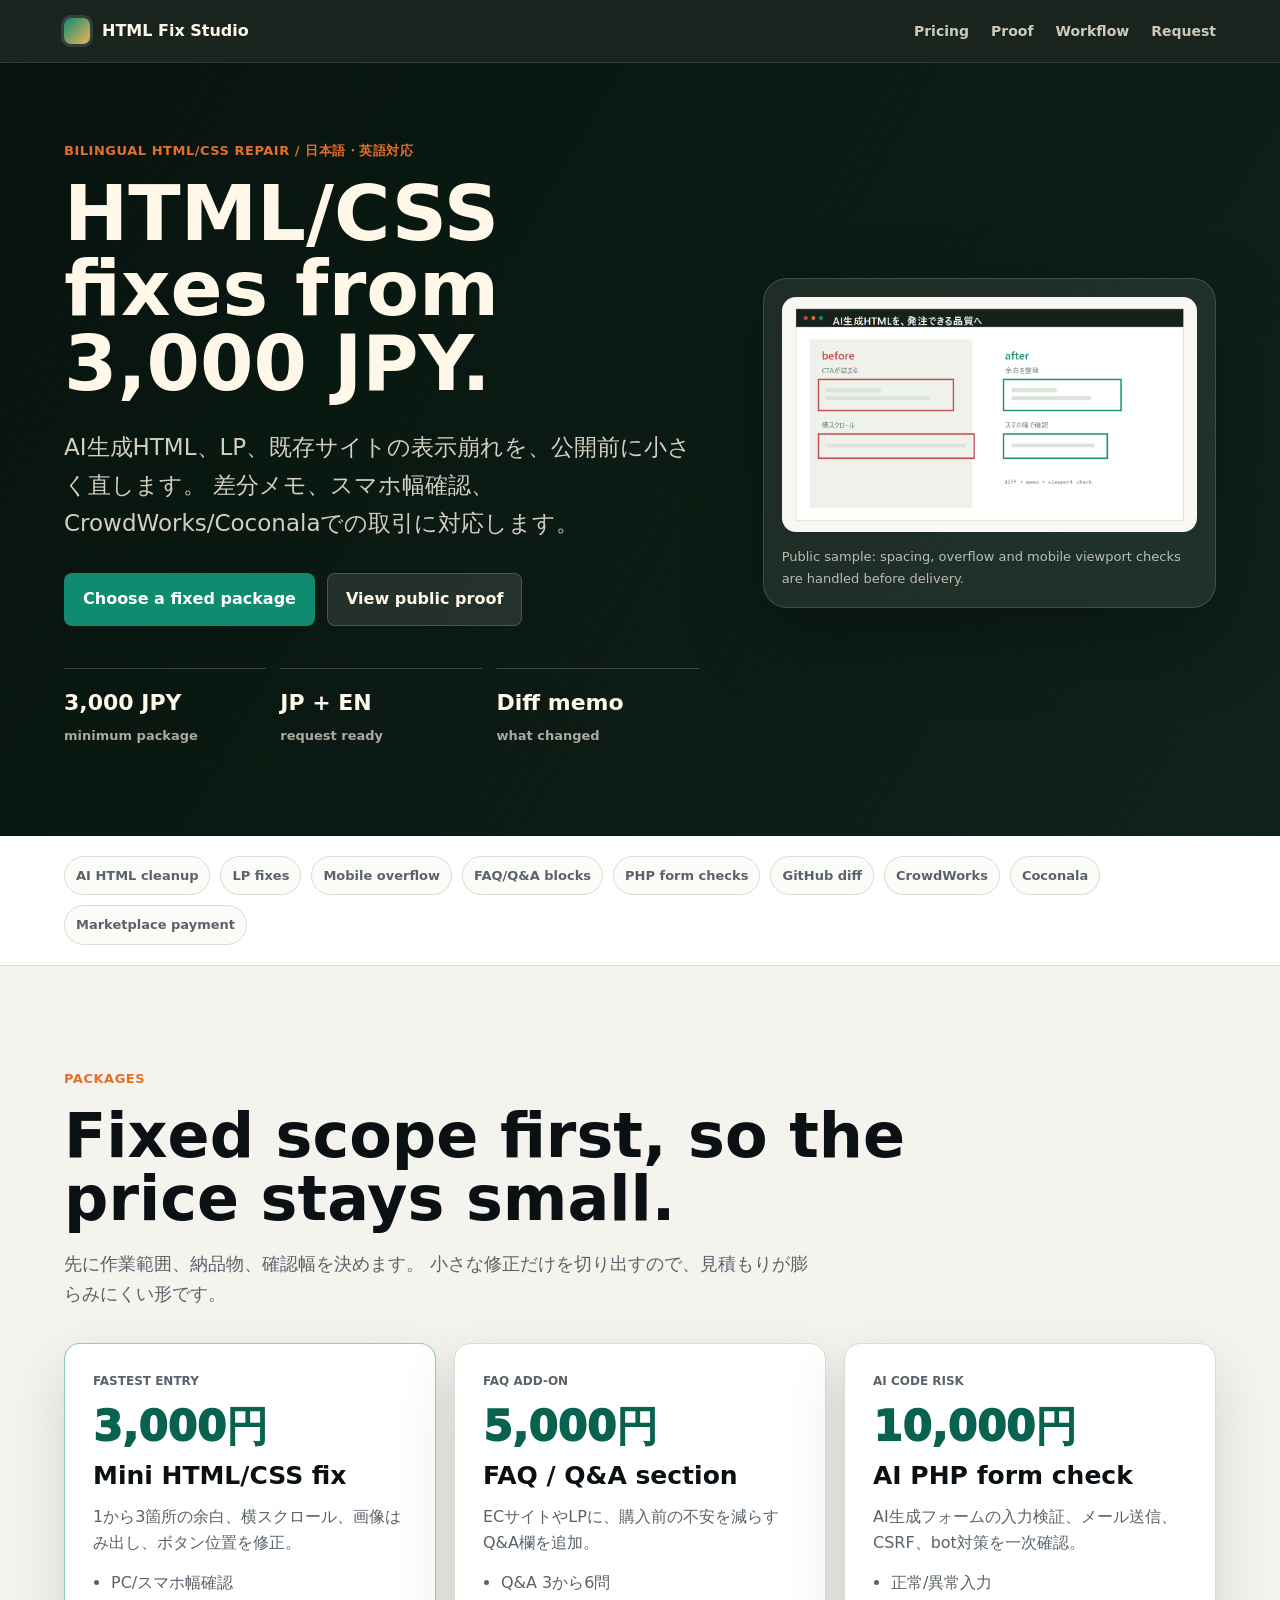
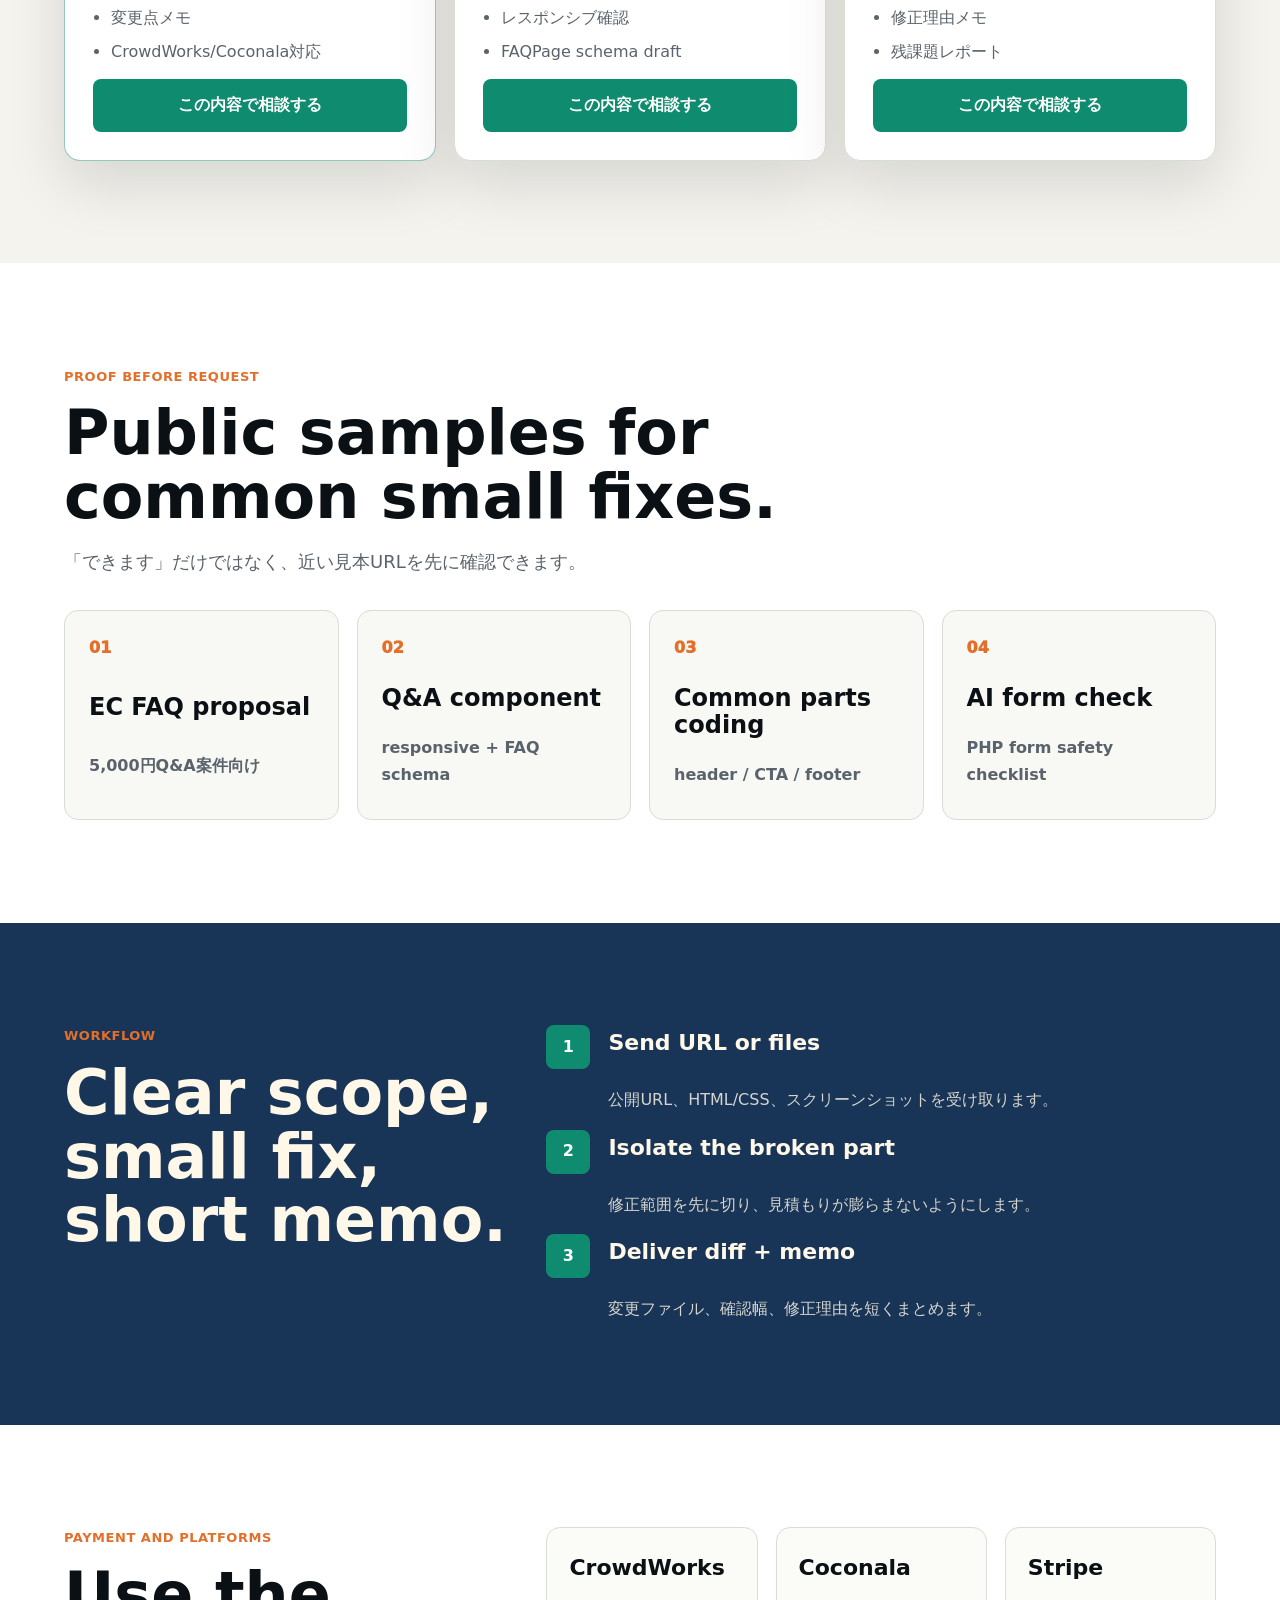
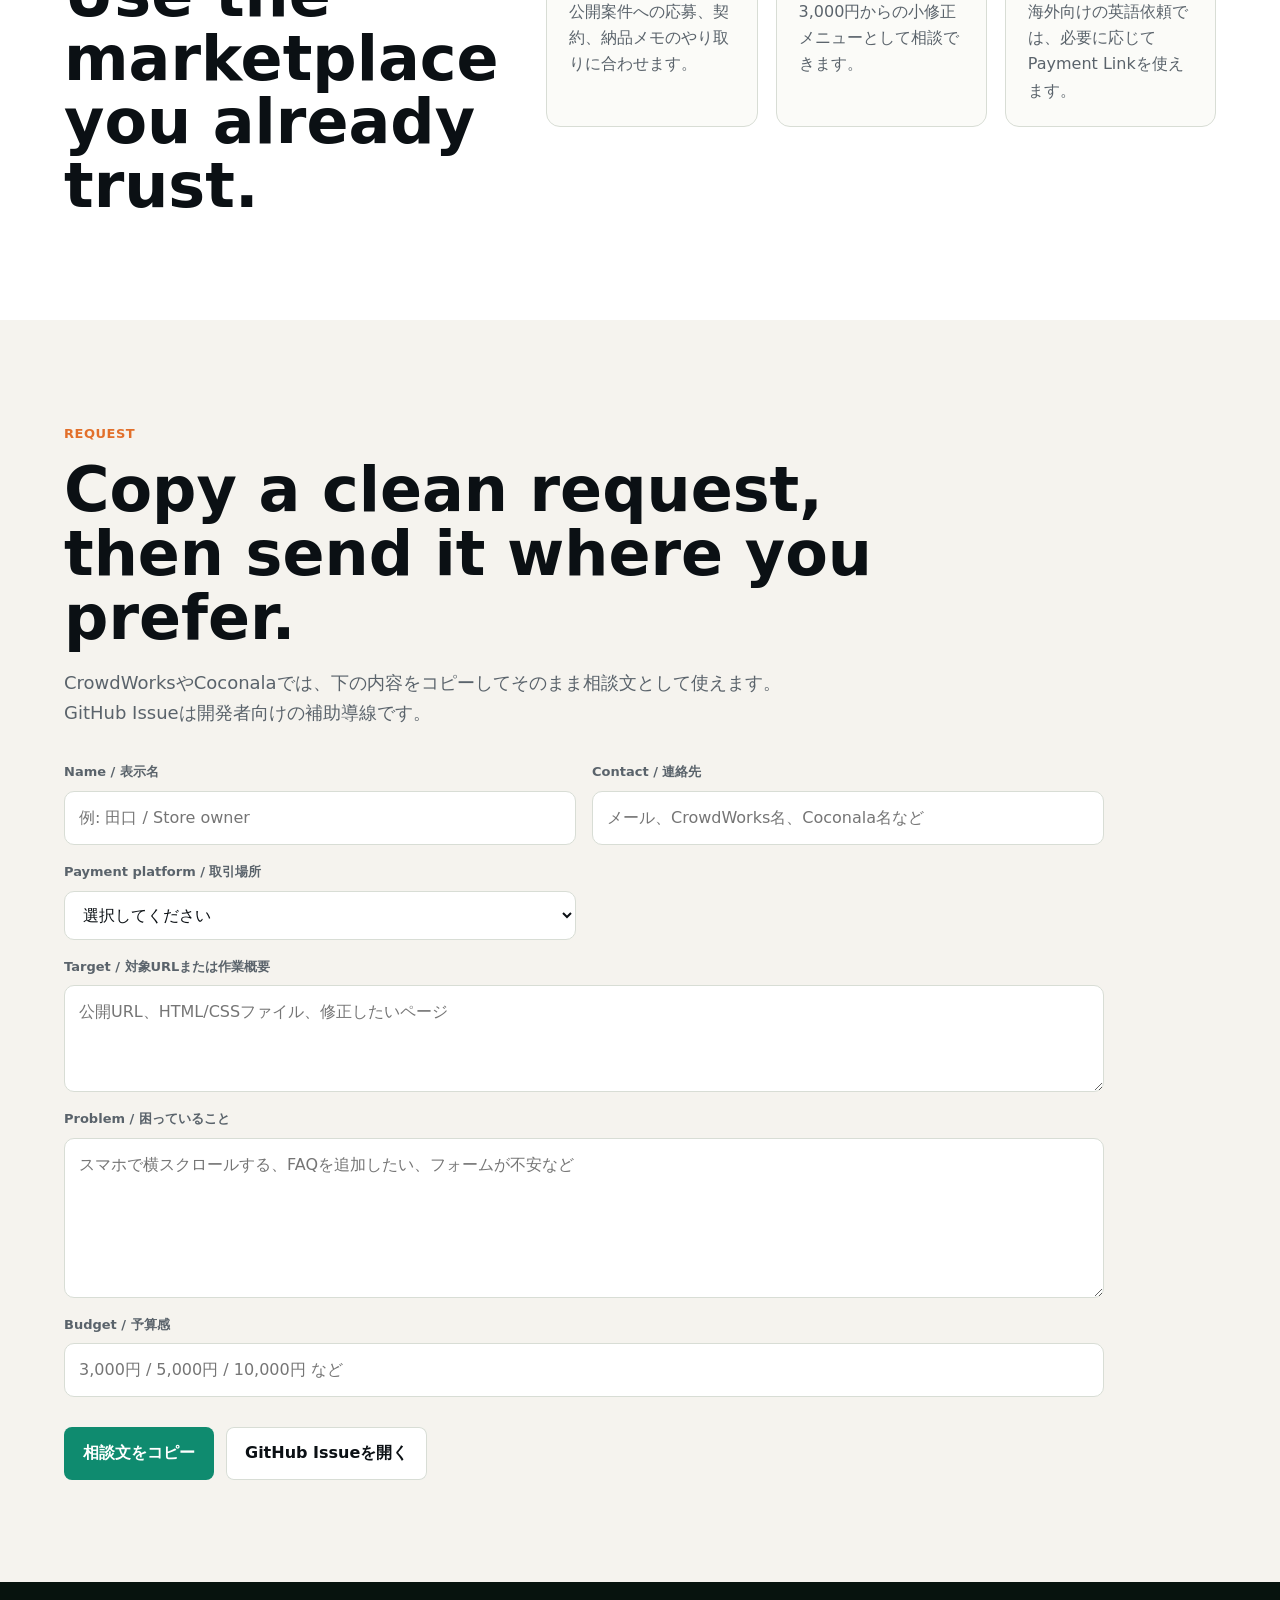
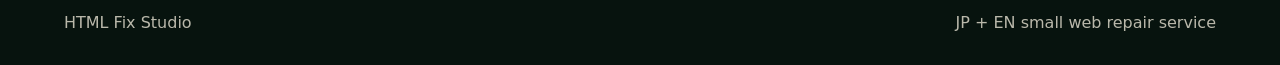
==== commit 43391bc8: "Improve sales landing page CTA and workflow layout" ====
--- a/index.html
+++ b/index.html
@@ -3,28 +3,28 @@
   <head>
     <meta charset="utf-8" />
     <meta name="viewport" content="width=device-width, initial-scale=1" />
-    <title>HTML Fix Studio | AI生成HTML・LP修正 / JP + EN</title>
+    <title>HTML Fix Studio | 3,000円からのHTML/CSS小修正 / JP + EN</title>
     <meta
       name="description"
       content="AI生成HTML、LP、既存サイトのHTML/CSS崩れを英日対応で修正します。初回3,000円から。差分メモ、スマホ確認、CrowdWorks/Coconala/Stripe対応。"
     />
-    <link rel="canonical" href="https://part676392.github.io/ai-html-fix-service-site/" />
-    <meta property="og:title" content="HTML Fix Studio | AI生成HTML・LP修正 / JP + EN" />
+    <link rel="canonical" href="https://ai-html-fix-service.netlify.app/" />
+    <meta property="og:title" content="HTML Fix Studio | 3,000円からのHTML/CSS小修正 / JP + EN" />
     <meta
       property="og:description"
       content="AI生成HTMLや既存LPの崩れを、差分メモつきで小さく修正。3,000円から、英語依頼にも対応。"
     />
     <meta property="og:type" content="website" />
-    <meta property="og:url" content="https://part676392.github.io/ai-html-fix-service-site/" />
-    <meta property="og:image" content="https://part676392.github.io/ai-html-fix-service-site/assets/service-hero.png" />
+    <meta property="og:url" content="https://ai-html-fix-service.netlify.app/" />
+    <meta property="og:image" content="https://ai-html-fix-service.netlify.app/assets/service-hero.png" />
     <meta property="og:site_name" content="HTML Fix Studio" />
     <meta name="twitter:card" content="summary_large_image" />
-    <meta name="twitter:title" content="HTML Fix Studio | AI生成HTML・LP修正 / JP + EN" />
+    <meta name="twitter:title" content="HTML Fix Studio | 3,000円からのHTML/CSS小修正 / JP + EN" />
     <meta
       name="twitter:description"
       content="初回3,000円から。HTML/CSS崩れ、FAQ追加、AI生成フォーム確認を英日対応で修正します。"
     />
-    <meta name="twitter:image" content="https://part676392.github.io/ai-html-fix-service-site/assets/service-hero.png" />
+    <meta name="twitter:image" content="https://ai-html-fix-service.netlify.app/assets/service-hero.png" />
     <link
       rel="icon"
       href='data:image/svg+xml,<svg xmlns="http://www.w3.org/2000/svg" viewBox="0 0 32 32"><rect x="5" y="7" width="22" height="18" rx="4" fill="%230f8b6f"/><path d="M10 14h12M10 18h8" stroke="white" stroke-width="2" stroke-linecap="round"/></svg>'
@@ -36,7 +36,7 @@
         "@context": "https://schema.org",
         "@type": "ProfessionalService",
         "name": "HTML Fix Studio",
-        "url": "https://part676392.github.io/ai-html-fix-service-site/",
+        "url": "https://ai-html-fix-service.netlify.app/",
         "description": "AI生成HTML、LP、既存サイトのHTML/CSS崩れを英日対応で差分つき修正する小規模Web修正サービス。",
         "areaServed": ["JP", "Worldwide"],
         "availableLanguage": ["ja", "en"],
@@ -84,13 +84,13 @@
       <section class="hero" aria-label="HTML Fix Studio">
         <div class="hero-copy">
           <p class="eyebrow">Bilingual HTML/CSS repair / 日本語・英語対応</p>
-          <h1>Fix the messy parts of an AI-built website before clients see it.</h1>
+          <h1>HTML/CSS fixes from 3,000 JPY.</h1>
           <p class="lede">
-            AI生成HTML、LP、既存サイトの表示崩れを、小さく切って直します。
-            差分メモ、スマホ幅確認、取引プラットフォーム経由の支払いまで対応します。
+            AI生成HTML、LP、既存サイトの表示崩れを、公開前に小さく直します。
+            差分メモ、スマホ幅確認、CrowdWorks/Coconalaでの取引に対応します。
           </p>
           <div class="hero-actions" aria-label="依頼導線">
-            <a class="button primary" href="#request">Start from 3,000 JPY</a>
+            <a class="button primary" href="#packages">Choose a fixed package</a>
             <a class="button secondary" href="#proof">View public proof</a>
           </div>
           <dl class="hero-metrics" aria-label="サービス概要">
@@ -100,7 +100,7 @@
             </div>
             <div>
               <dt>JP + EN</dt>
-              <dd>proposal ready</dd>
+              <dd>request ready</dd>
             </div>
             <div>
               <dt>Diff memo</dt>
@@ -125,16 +125,16 @@
         <span>GitHub diff</span>
         <span>CrowdWorks</span>
         <span>Coconala</span>
-        <span>Stripe link setup</span>
+        <span>Marketplace payment</span>
       </section>
 
       <section id="packages" class="section package-section" aria-label="定額パック">
         <div class="section-head">
           <p class="eyebrow">Packages</p>
-          <h2>Pick the smallest scope that can be paid today.</h2>
+          <h2>Fixed scope first, so the price stays small.</h2>
           <p>
-            5ドル超えを最短で狙うため、支払い単位は3,000円以上に固定します。
-            依頼者には「何をもらえるか」が先に見えるようにしています。
+            先に作業範囲、納品物、確認幅を決めます。
+            小さな修正だけを切り出すので、見積もりが膨らみにくい形です。
           </p>
         </div>
         <div class="package-grid">
@@ -148,10 +148,10 @@
               <li>変更点メモ</li>
               <li>CrowdWorks/Coconala対応</li>
             </ul>
-            <button class="button primary" type="button" data-package="mini">相談文を作る</button>
+            <button class="button primary" type="button" data-package="mini">この内容で相談する</button>
           </article>
           <article class="package-card">
-            <p class="package-kicker">Best for 13220789</p>
+            <p class="package-kicker">FAQ add-on</p>
             <span class="package-price">5,000円</span>
             <h3>FAQ / Q&A section</h3>
             <p>ECサイトやLPに、購入前の不安を減らすQ&A欄を追加。</p>
@@ -160,7 +160,7 @@
               <li>レスポンシブ確認</li>
               <li>FAQPage schema draft</li>
             </ul>
-            <button class="button primary" type="button" data-package="faq">相談文を作る</button>
+            <button class="button primary" type="button" data-package="faq">この内容で相談する</button>
           </article>
           <article class="package-card">
             <p class="package-kicker">AI code risk</p>
@@ -172,16 +172,16 @@
               <li>修正理由メモ</li>
               <li>残課題レポート</li>
             </ul>
-            <button class="button primary" type="button" data-package="form">相談文を作る</button>
+            <button class="button primary" type="button" data-package="form">この内容で相談する</button>
           </article>
         </div>
       </section>
 
       <section id="proof" class="section proof-section">
         <div class="section-head">
-          <p class="eyebrow">Proof before proposal</p>
-          <h2>Public samples for the exact jobs I am bidding on.</h2>
-          <p>「できます」ではなく、案件別の見本URLを先に出します。</p>
+          <p class="eyebrow">Proof before request</p>
+          <h2>Public samples for common small fixes.</h2>
+          <p>「できます」だけではなく、近い見本URLを先に確認できます。</p>
         </div>
         <div class="proof-grid">
           <a class="proof-link" href="./samples/ec-faq-proposal.html">
@@ -211,7 +211,7 @@
         <div class="workflow-panel">
           <div>
             <p class="eyebrow">Workflow</p>
-            <h2>Scope first. Fix second. Explain third.</h2>
+            <h2>Clear scope, small fix, short memo.</h2>
           </div>
           <ol class="workflow-list">
             <li><strong>Send URL or files</strong><span>公開URL、HTML/CSS、スクリーンショットを受け取ります。</span></li>
@@ -224,20 +224,20 @@
       <section class="section trust-section" aria-label="取引方法">
         <div>
           <p class="eyebrow">Payment and platforms</p>
-          <h2>Platform-safe payment, not a vague DM deal.</h2>
+          <h2>Use the marketplace you already trust.</h2>
         </div>
         <div class="trust-grid">
           <article>
             <strong>CrowdWorks</strong>
-            <p>案件応募と契約に合わせます。現在の第一候補はEC Q&A追加案件です。</p>
+            <p>公開案件への応募、契約、納品メモのやり取りに合わせます。</p>
           </article>
           <article>
             <strong>Coconala</strong>
-            <p>3,000円の小修正サービスとして出品できます。国内向けの信用導線です。</p>
+            <p>3,000円からの小修正メニューとして相談できます。</p>
           </article>
           <article>
             <strong>Stripe</strong>
-            <p>海外向けの英語依頼や直接決済用。Payment Linkを発行できる状態へ整えます。</p>
+            <p>海外向けの英語依頼では、必要に応じてPayment Linkを使えます。</p>
           </article>
         </div>
       </section>
@@ -245,9 +245,10 @@
       <section id="request" class="section request">
         <div class="section-head">
           <p class="eyebrow">Request</p>
-          <h2>Send the broken URL. I will turn it into a small paid job.</h2>
+          <h2>Copy a clean request, then send it where you prefer.</h2>
           <p>
-            下の内容はGitHub Issueの下書きとして生成されます。契約・支払いはCrowdWorks、Coconala、Stripeなどに合わせます。
+            CrowdWorksやCoconalaでは、下の内容をコピーしてそのまま相談文として使えます。
+            GitHub Issueは開発者向けの補助導線です。
           </p>
         </div>
 
@@ -285,8 +286,8 @@
         </form>
 
         <div class="request-actions">
-          <a id="openEstimateIssue" class="button primary" href="https://github.com/part676392/ai-html-fix-service-site/issues/new?template=request.md">GitHubで見積もり相談</a>
-          <button id="copyEstimate" class="button secondary" type="button">相談文をコピー</button>
+          <button id="copyEstimate" class="button primary" type="button">相談文をコピー</button>
+          <a id="openEstimateIssue" class="button secondary" href="https://github.com/part676392/ai-html-fix-service-site/issues/new?template=request.md">GitHub Issueを開く</a>
         </div>
       </section>
     </main>
--- a/styles.css
+++ b/styles.css
@@ -443,6 +443,7 @@
 .workflow-list strong,
 .workflow-list span {
   display: block;
+  grid-column: 2;
 }
 
 .workflow-list strong {
@@ -591,6 +592,11 @@
     grid-template-columns: 1fr;
   }
 
+  .workflow-list strong,
+  .workflow-list span {
+    grid-column: 1;
+  }
+
   footer {
     flex-direction: column;
   }
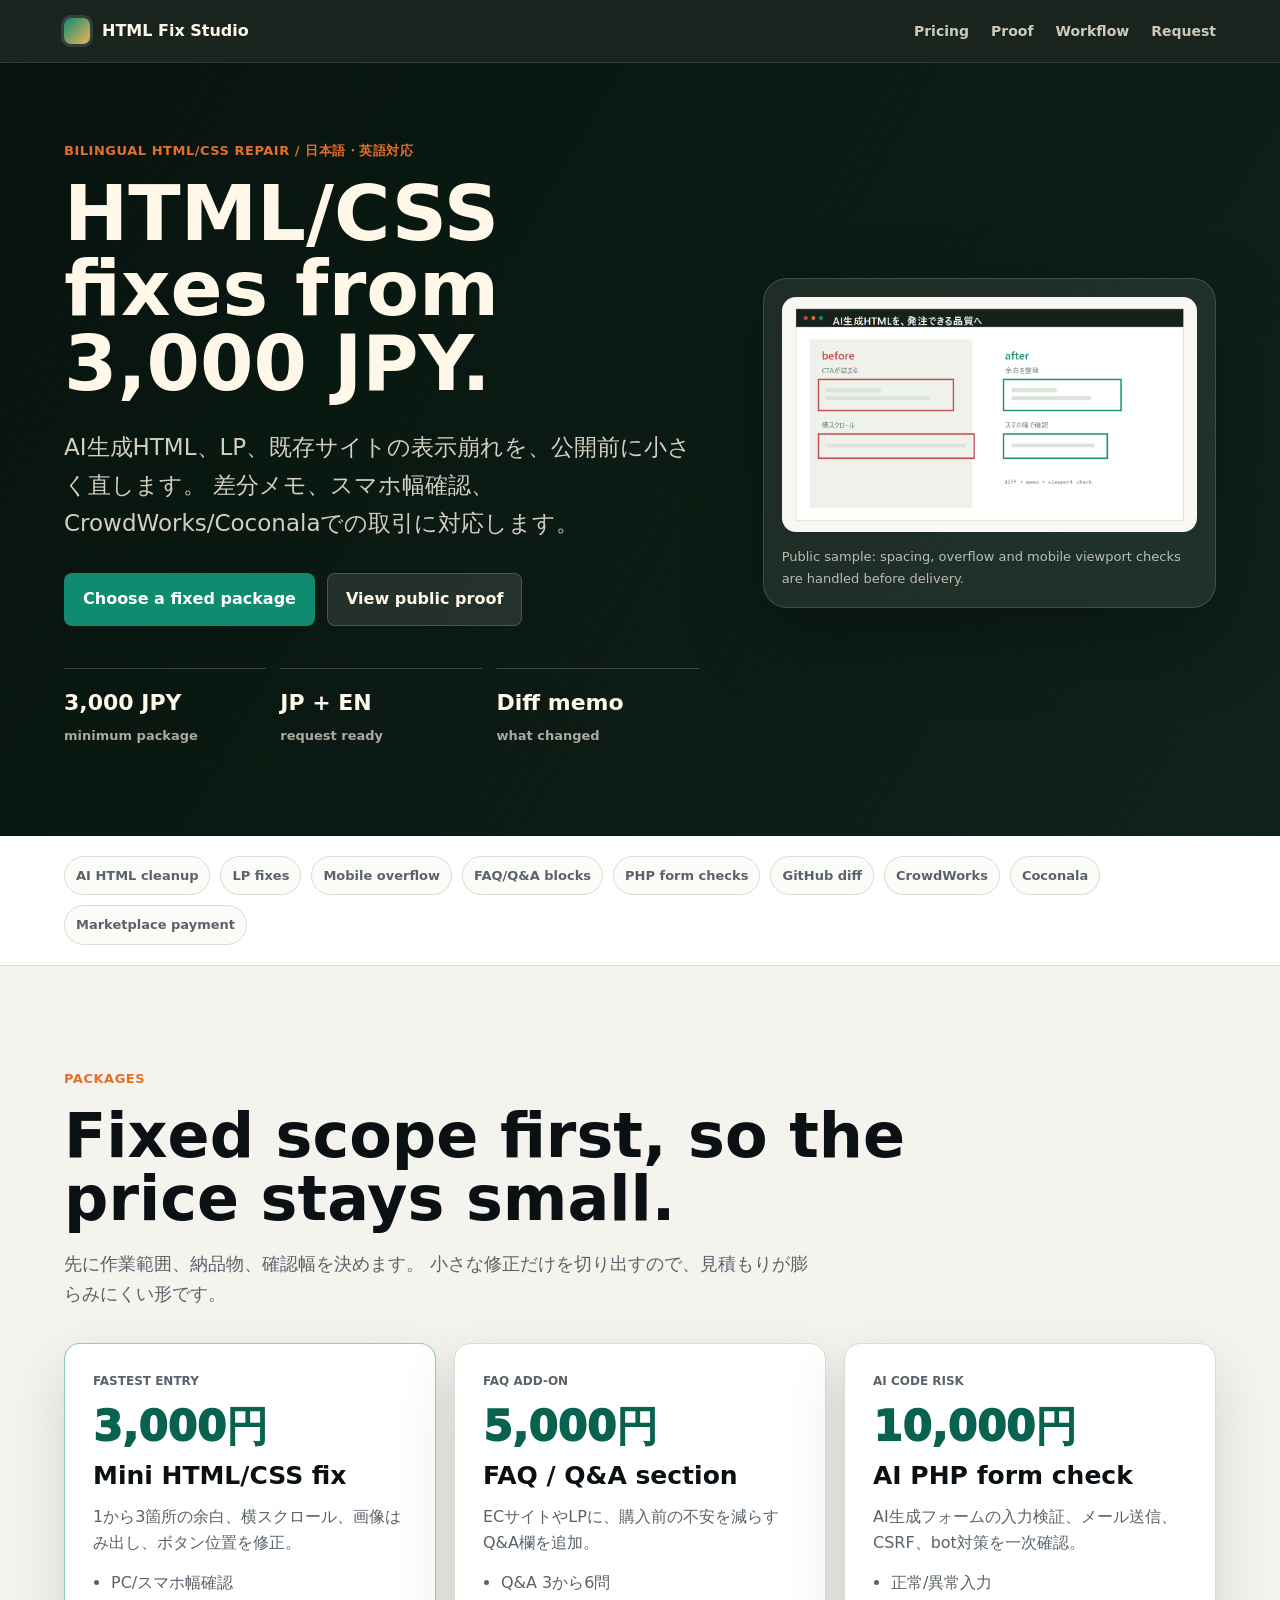
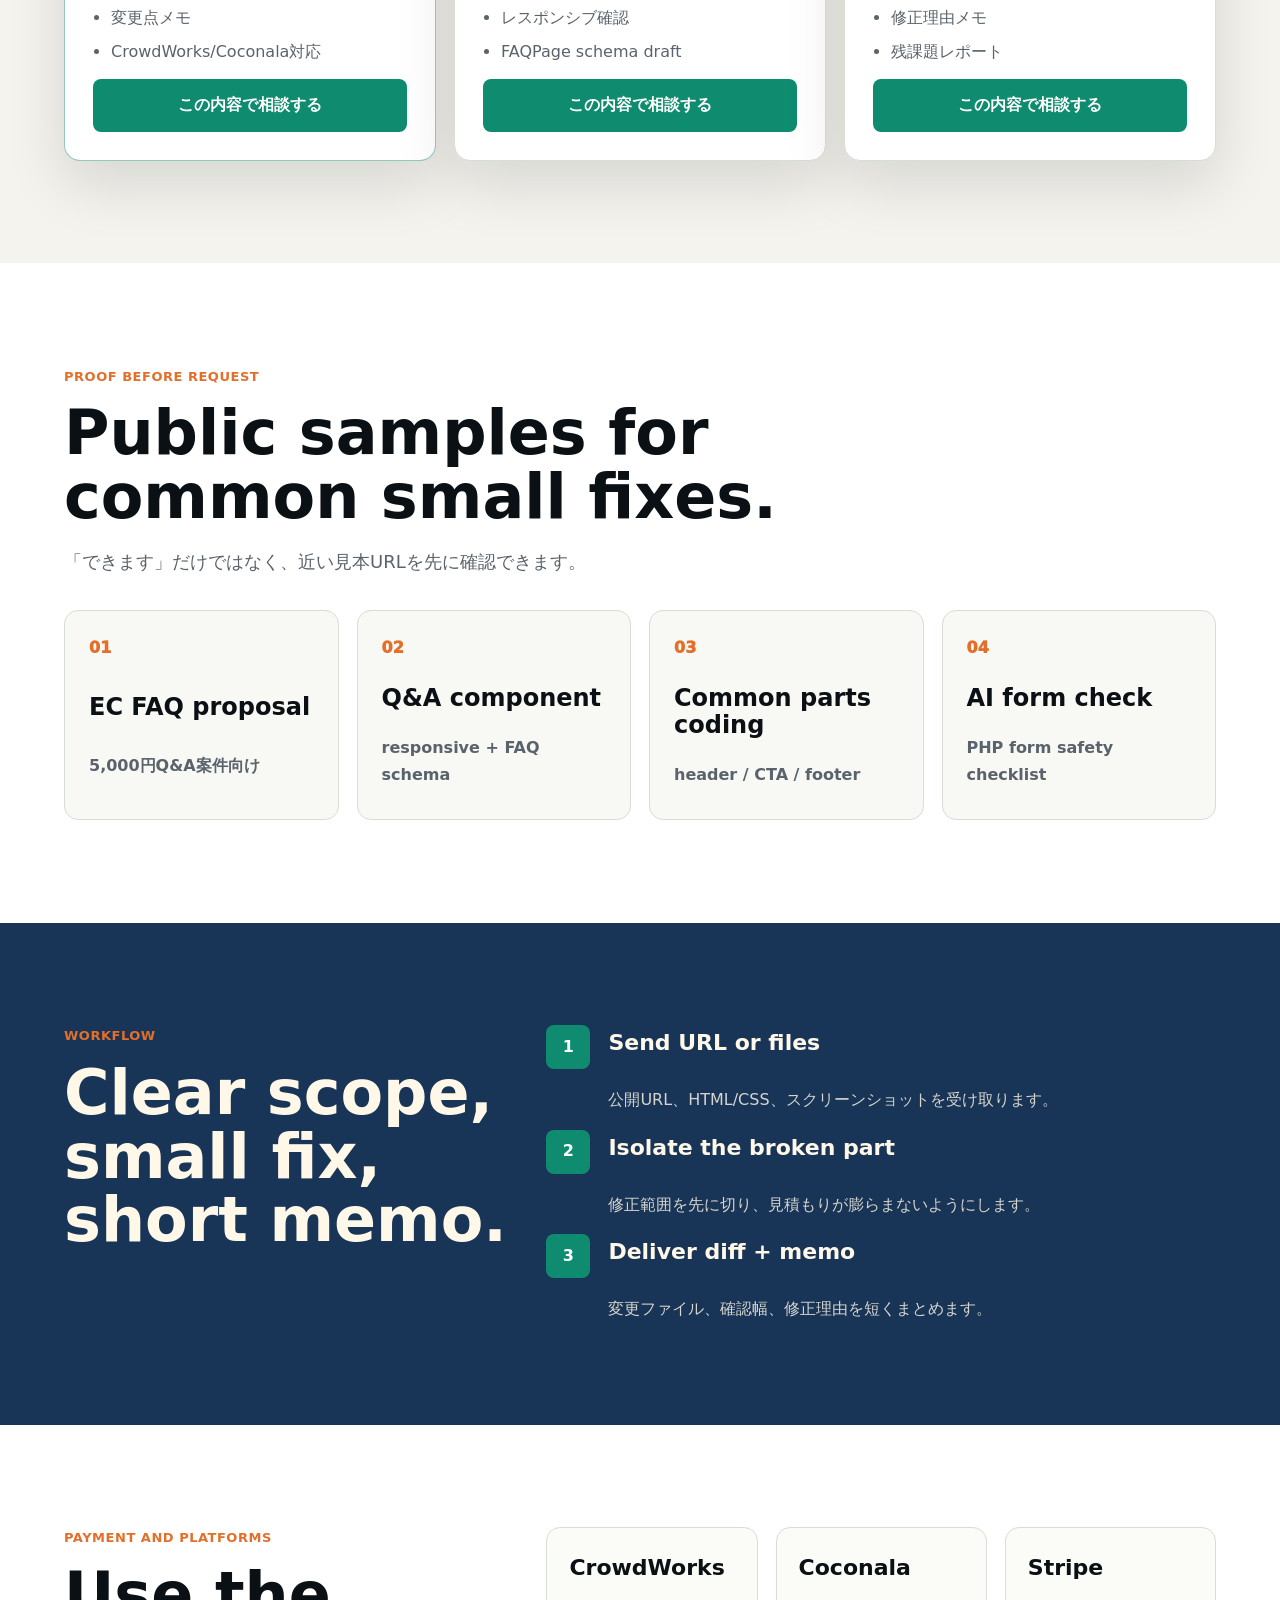
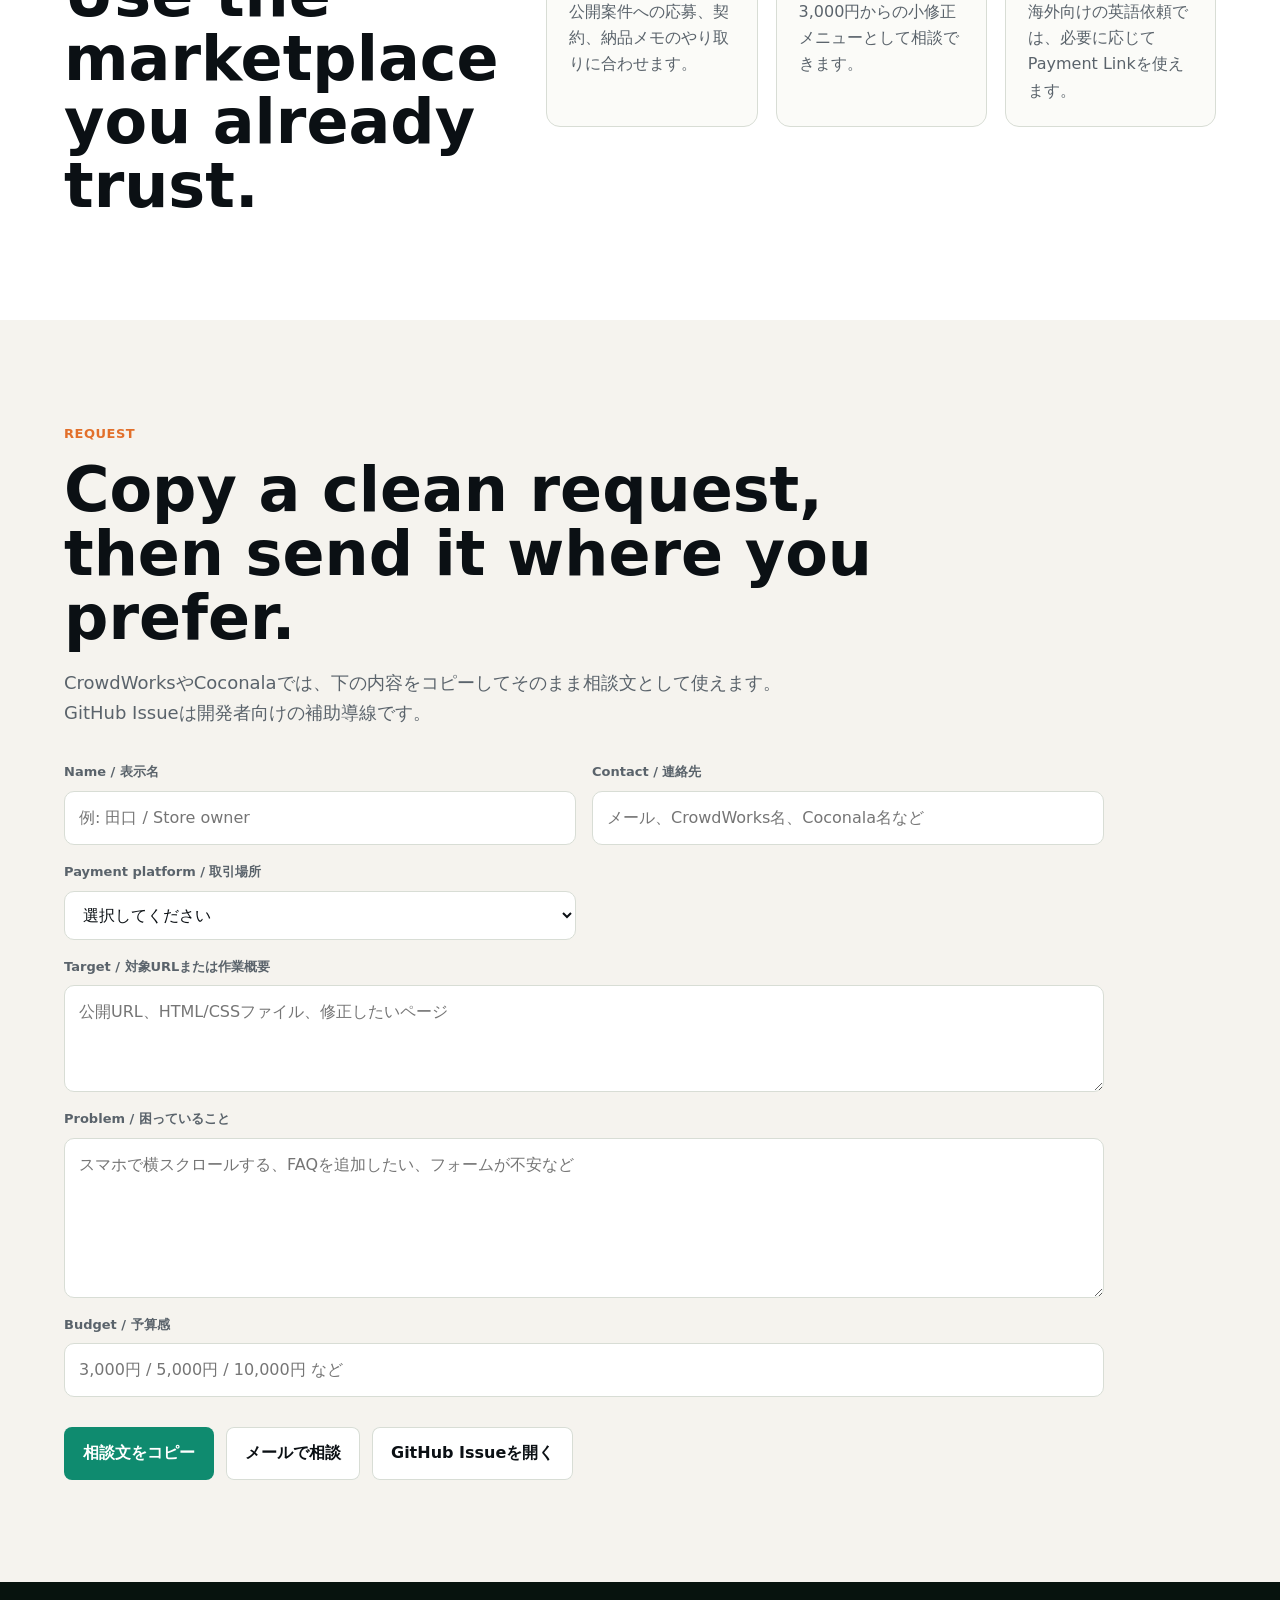
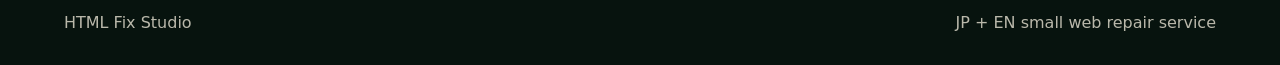
==== commit 72ef361d: "Add email request CTA" ====
--- a/index.html
+++ b/index.html
@@ -8,15 +8,15 @@
       name="description"
       content="AI生成HTML、LP、既存サイトのHTML/CSS崩れを英日対応で修正します。初回3,000円から。差分メモ、スマホ確認、CrowdWorks/Coconala/Stripe対応。"
     />
-    <link rel="canonical" href="https://ai-html-fix-service.netlify.app/" />
+    <link rel="canonical" href="https://part676392.github.io/ai-html-fix-service-site/" />
     <meta property="og:title" content="HTML Fix Studio | 3,000円からのHTML/CSS小修正 / JP + EN" />
     <meta
       property="og:description"
       content="AI生成HTMLや既存LPの崩れを、差分メモつきで小さく修正。3,000円から、英語依頼にも対応。"
     />
     <meta property="og:type" content="website" />
-    <meta property="og:url" content="https://ai-html-fix-service.netlify.app/" />
-    <meta property="og:image" content="https://ai-html-fix-service.netlify.app/assets/service-hero.png" />
+    <meta property="og:url" content="https://part676392.github.io/ai-html-fix-service-site/" />
+    <meta property="og:image" content="https://part676392.github.io/ai-html-fix-service-site/assets/service-hero.png" />
     <meta property="og:site_name" content="HTML Fix Studio" />
     <meta name="twitter:card" content="summary_large_image" />
     <meta name="twitter:title" content="HTML Fix Studio | 3,000円からのHTML/CSS小修正 / JP + EN" />
@@ -24,7 +24,7 @@
       name="twitter:description"
       content="初回3,000円から。HTML/CSS崩れ、FAQ追加、AI生成フォーム確認を英日対応で修正します。"
     />
-    <meta name="twitter:image" content="https://ai-html-fix-service.netlify.app/assets/service-hero.png" />
+    <meta name="twitter:image" content="https://part676392.github.io/ai-html-fix-service-site/assets/service-hero.png" />
     <link
       rel="icon"
       href='data:image/svg+xml,<svg xmlns="http://www.w3.org/2000/svg" viewBox="0 0 32 32"><rect x="5" y="7" width="22" height="18" rx="4" fill="%230f8b6f"/><path d="M10 14h12M10 18h8" stroke="white" stroke-width="2" stroke-linecap="round"/></svg>'
@@ -36,7 +36,7 @@
         "@context": "https://schema.org",
         "@type": "ProfessionalService",
         "name": "HTML Fix Studio",
-        "url": "https://ai-html-fix-service.netlify.app/",
+        "url": "https://part676392.github.io/ai-html-fix-service-site/",
         "description": "AI生成HTML、LP、既存サイトのHTML/CSS崩れを英日対応で差分つき修正する小規模Web修正サービス。",
         "areaServed": ["JP", "Worldwide"],
         "availableLanguage": ["ja", "en"],
@@ -287,6 +287,7 @@
 
         <div class="request-actions">
           <button id="copyEstimate" class="button primary" type="button">相談文をコピー</button>
+          <a id="emailEstimate" class="button secondary" href="mailto:part676392@gmail.com">メールで相談</a>
           <a id="openEstimateIssue" class="button secondary" href="https://github.com/part676392/ai-html-fix-service-site/issues/new?template=request.md">GitHub Issueを開く</a>
         </div>
       </section>
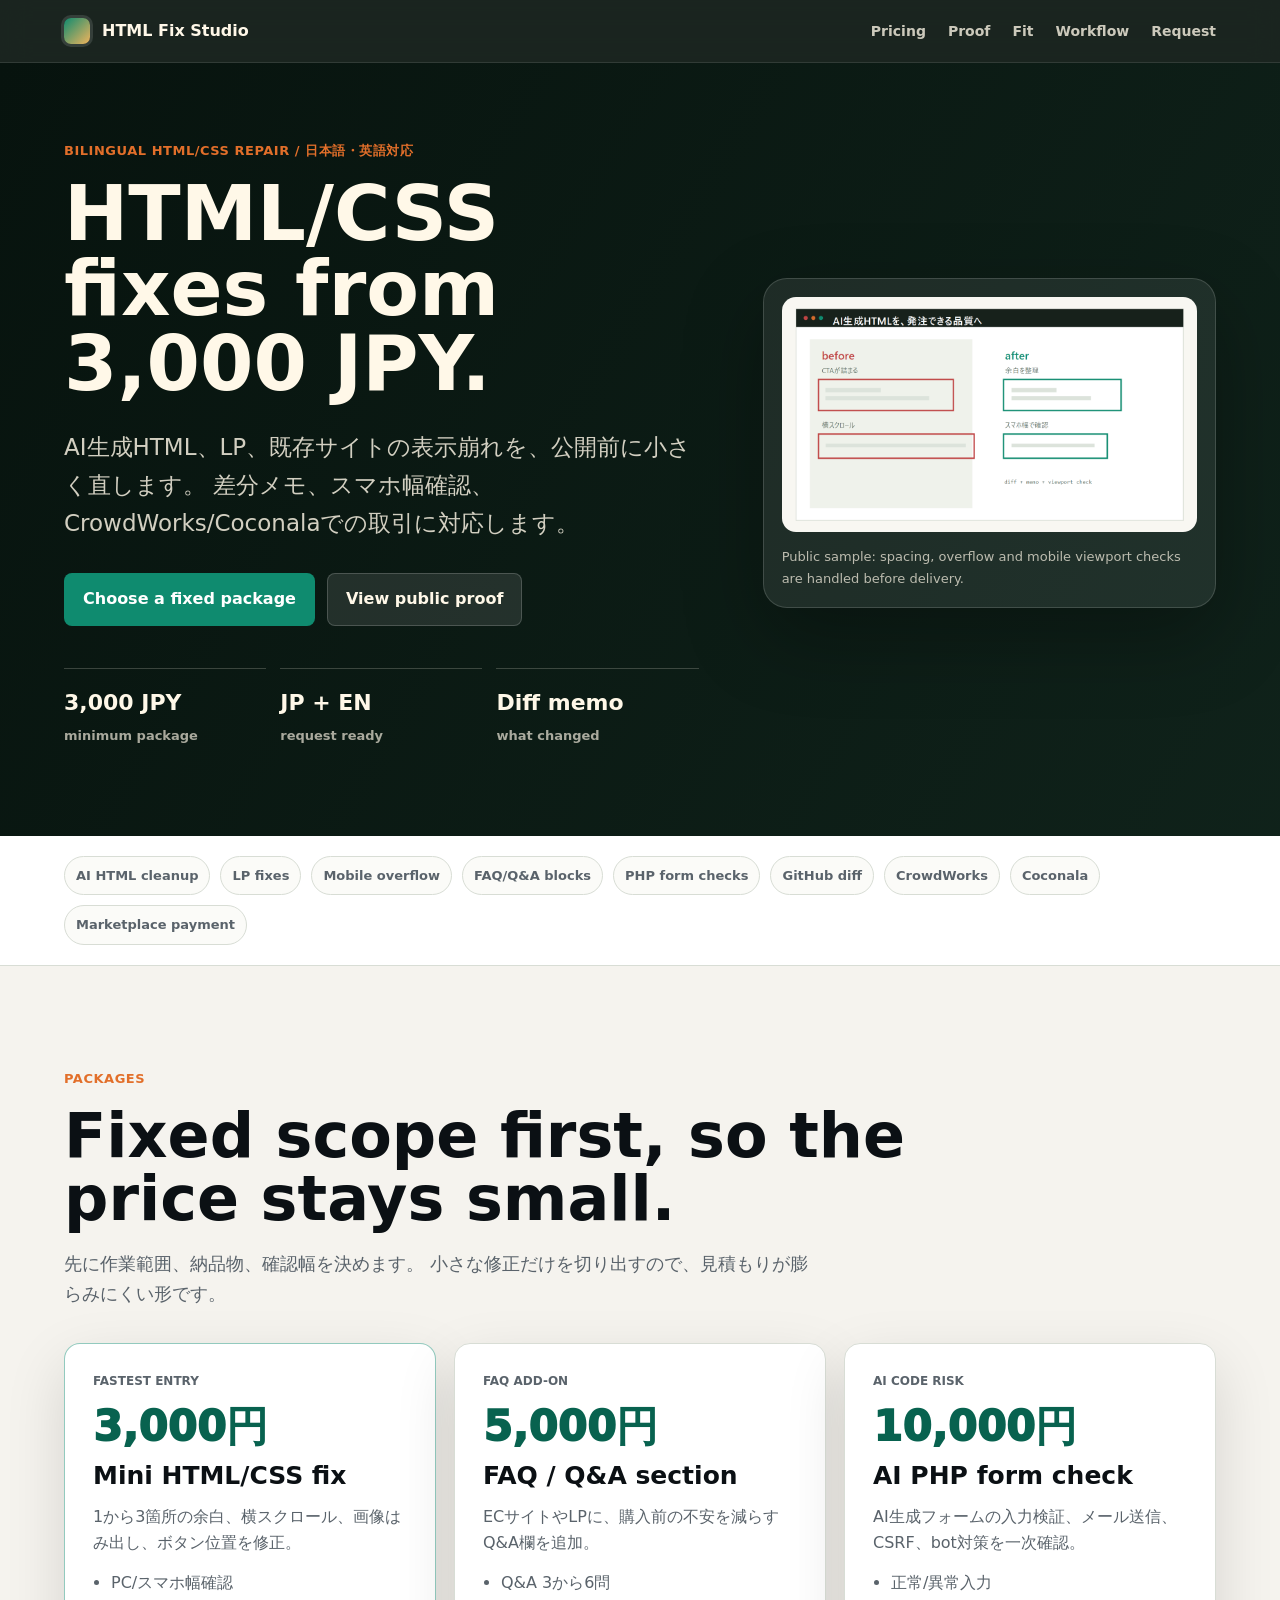
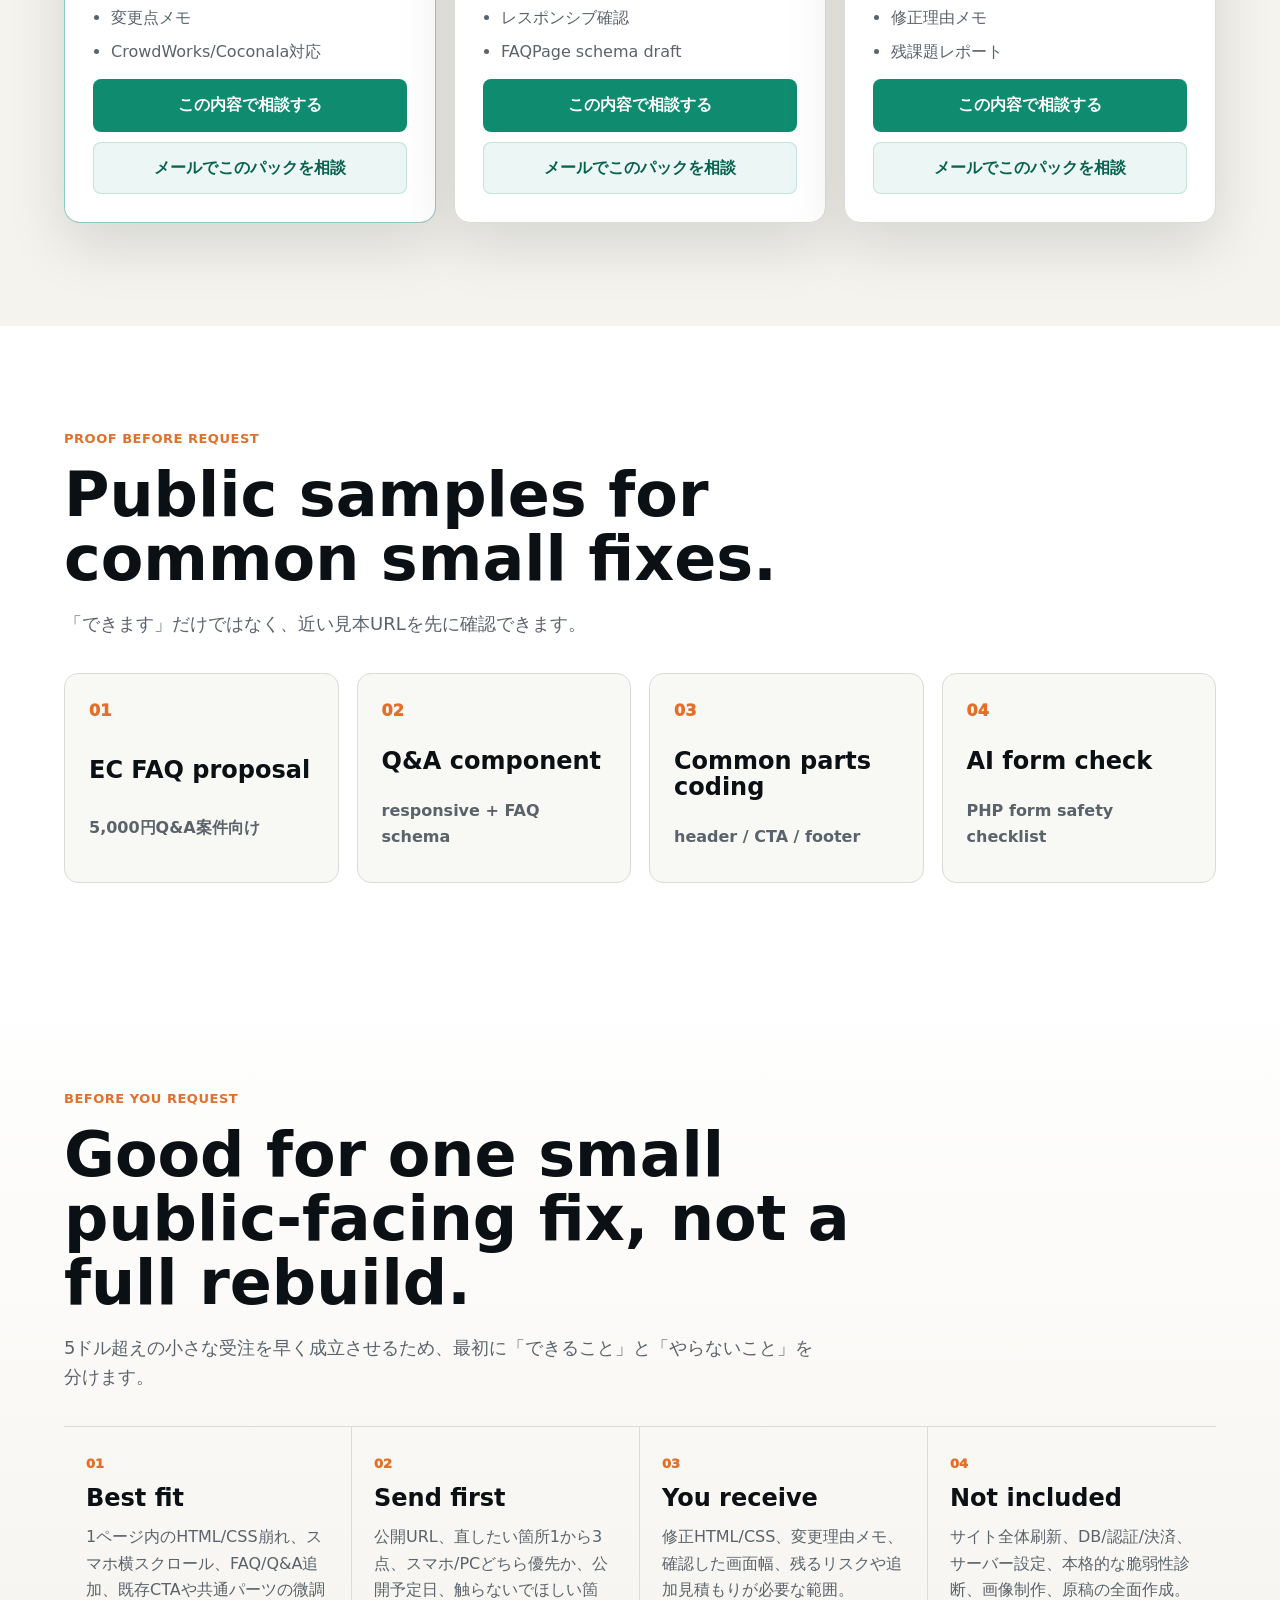
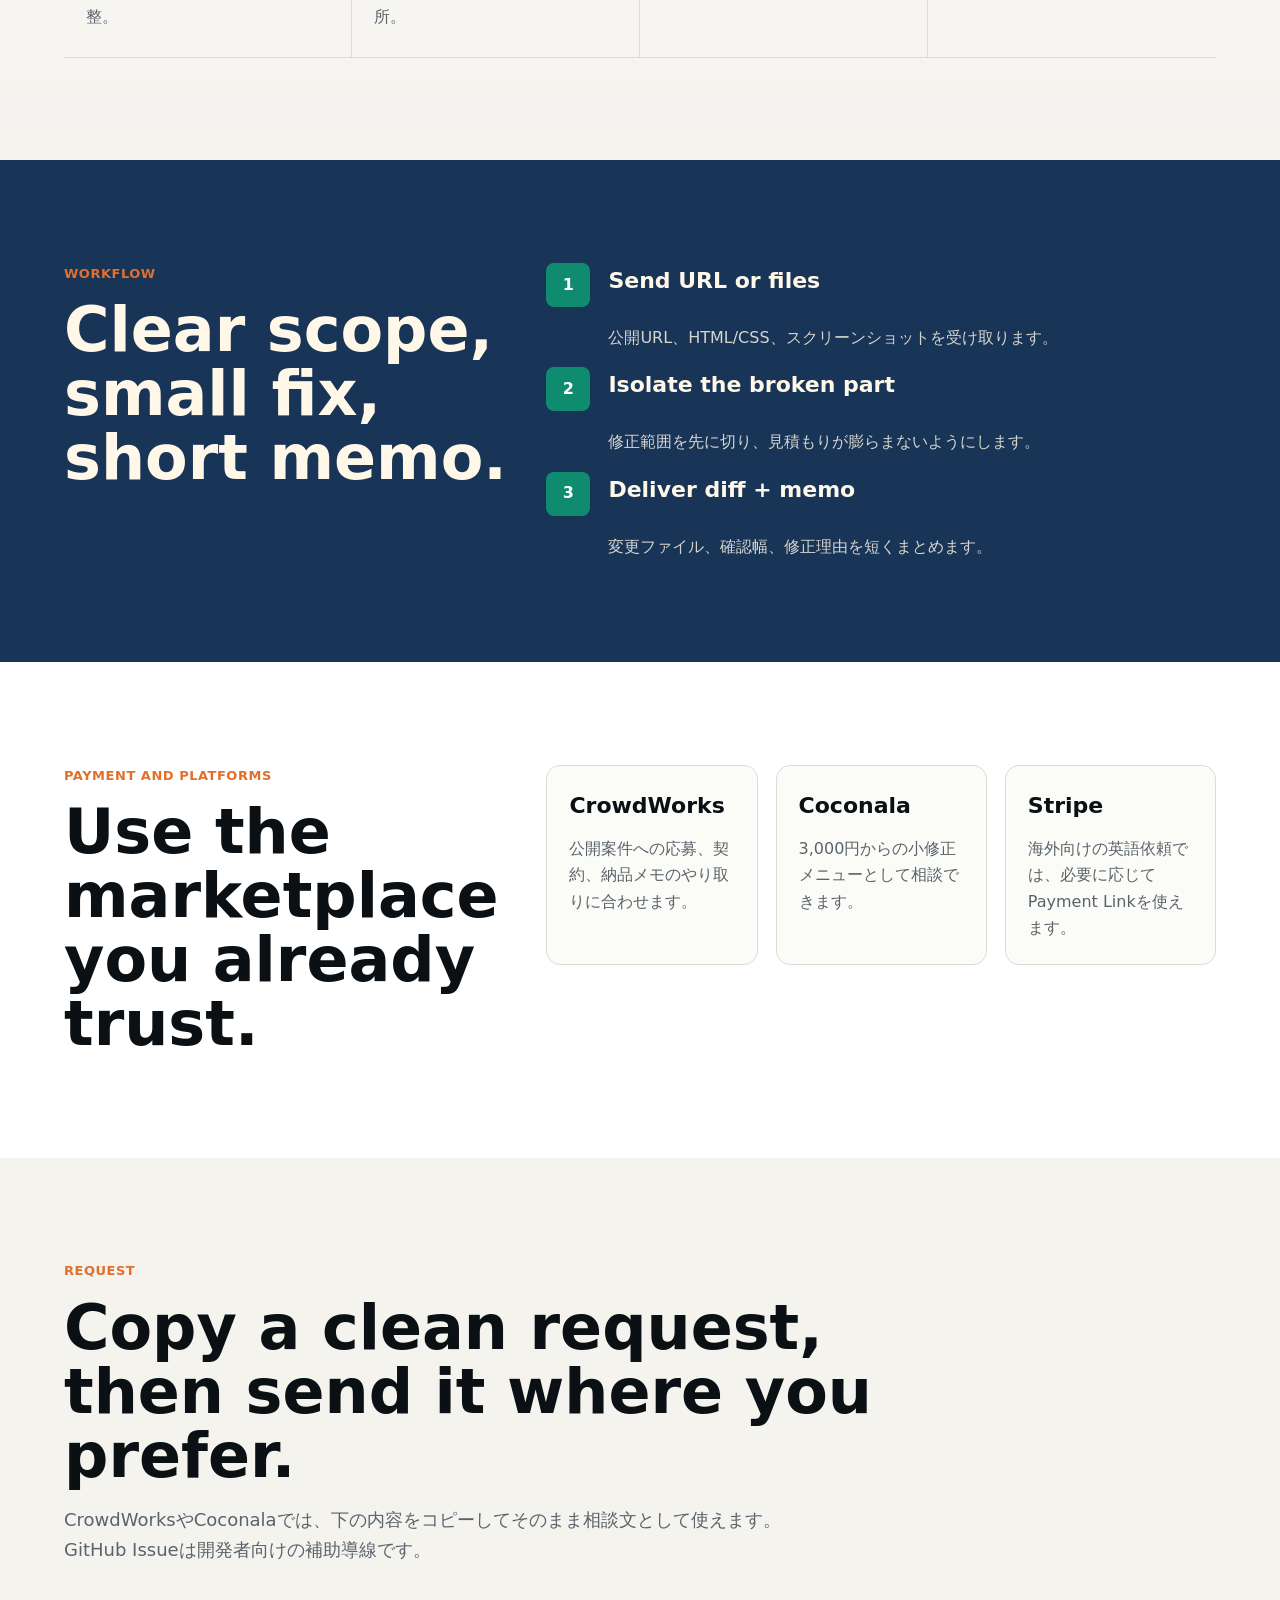
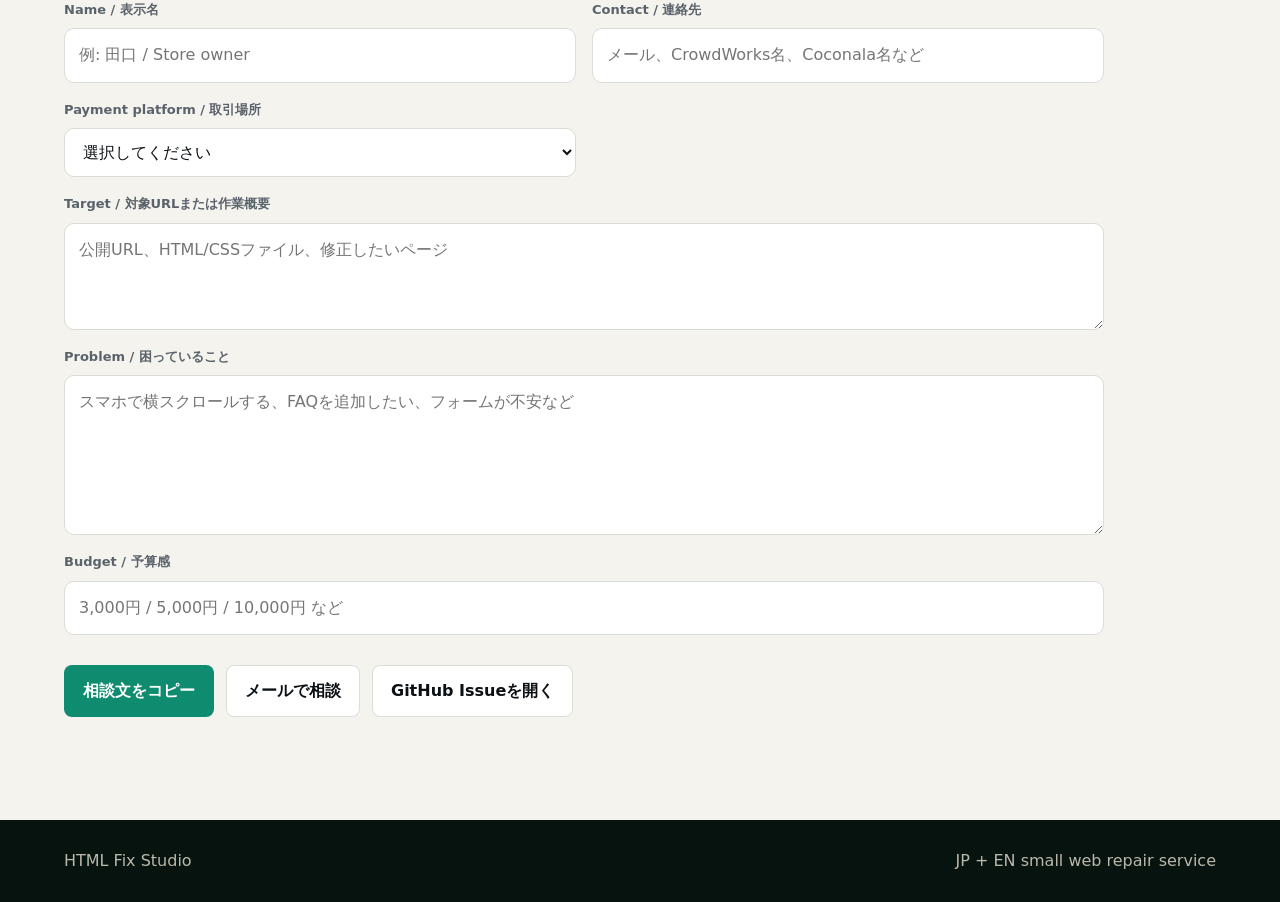
==== commit 06c1de1d: "Add direct email package CTAs" ====
--- a/index.html
+++ b/index.html
@@ -75,6 +75,7 @@
       <nav aria-label="主要ナビゲーション">
         <a href="#packages">Pricing</a>
         <a href="#proof">Proof</a>
+        <a href="#fit">Fit</a>
         <a href="#workflow">Workflow</a>
         <a href="#request">Request</a>
       </nav>
@@ -149,6 +150,10 @@
               <li>CrowdWorks/Coconala対応</li>
             </ul>
             <button class="button primary" type="button" data-package="mini">この内容で相談する</button>
+            <a
+              class="button email-package"
+              href="mailto:part676392@gmail.com?subject=Mini%20HTML%2FCSS%20fix%20request&body=Mini%20HTML%2FCSS%20fix%20%283%2C000%20JPY%29%20%E3%82%92%E7%9B%B8%E8%AB%87%E3%81%97%E3%81%9F%E3%81%84%E3%81%A7%E3%81%99%E3%80%82%0A%0A%E5%AF%BE%E8%B1%A1URL%3A%0A%E5%9B%B0%E3%81%A3%E3%81%A6%E3%81%84%E3%82%8B%E3%81%93%E3%81%A8%3A%0A%E5%84%AA%E5%85%88%E7%94%BB%E9%9D%A2%E5%B9%85%28SP%2FPC%29%3A%0A%E5%85%AC%E9%96%8B%E4%BA%88%E5%AE%9A%E6%97%A5%3A"
+            >メールでこのパックを相談</a>
           </article>
           <article class="package-card">
             <p class="package-kicker">FAQ add-on</p>
@@ -161,6 +166,10 @@
               <li>FAQPage schema draft</li>
             </ul>
             <button class="button primary" type="button" data-package="faq">この内容で相談する</button>
+            <a
+              class="button email-package"
+              href="mailto:part676392@gmail.com?subject=FAQ%20%2F%20Q%26A%20section%20request&body=FAQ%20%2F%20Q%26A%20section%20%285%2C000%20JPY%29%20%E3%82%92%E7%9B%B8%E8%AB%87%E3%81%97%E3%81%9F%E3%81%84%E3%81%A7%E3%81%99%E3%80%82%0A%0A%E5%AF%BE%E8%B1%A1URL%3A%0AQ%26A%E3%81%AE%E6%95%B0%28%E7%9B%AE%E5%AE%89%29%3A%0A%E5%84%AA%E5%85%88%E7%94%BB%E9%9D%A2%E5%B9%85%28SP%2FPC%29%3A%0A%E5%85%AC%E9%96%8B%E4%BA%88%E5%AE%9A%E6%97%A5%3A"
+            >メールでこのパックを相談</a>
           </article>
           <article class="package-card">
             <p class="package-kicker">AI code risk</p>
@@ -173,6 +182,10 @@
               <li>残課題レポート</li>
             </ul>
             <button class="button primary" type="button" data-package="form">この内容で相談する</button>
+            <a
+              class="button email-package"
+              href="mailto:part676392@gmail.com?subject=AI%20PHP%20form%20check%20request&body=AI%20PHP%20form%20check%20%2810%2C000%20JPY%29%20%E3%82%92%E7%9B%B8%E8%AB%87%E3%81%97%E3%81%9F%E3%81%84%E3%81%A7%E3%81%99%E3%80%82%0A%0A%E5%AF%BE%E8%B1%A1URL%2F%E3%83%95%E3%82%A1%E3%82%A4%E3%83%AB%3A%0A%E5%85%A5%E5%8A%9B%E9%A0%85%E7%9B%AE%E6%95%B0%3A%0A%E5%84%AA%E5%85%88%E3%81%97%E3%81%A6%E7%A2%BA%E8%AA%8D%E3%81%97%E3%81%9F%E3%81%84%E7%82%B9%3A%0A%E5%85%AC%E9%96%8B%E4%BA%88%E5%AE%9A%E6%97%A5%3A"
+            >メールでこのパックを相談</a>
           </article>
         </div>
       </section>
@@ -207,6 +220,38 @@
         </div>
       </section>
 
+      <section id="fit" class="section fit-section" aria-label="依頼前チェック">
+        <div class="section-head">
+          <p class="eyebrow">Before you request</p>
+          <h2>Good for one small public-facing fix, not a full rebuild.</h2>
+          <p>
+            5ドル超えの小さな受注を早く成立させるため、最初に「できること」と「やらないこと」を分けます。
+          </p>
+        </div>
+        <div class="fit-grid">
+          <article>
+            <span>01</span>
+            <h3>Best fit</h3>
+            <p>1ページ内のHTML/CSS崩れ、スマホ横スクロール、FAQ/Q&A追加、既存CTAや共通パーツの微調整。</p>
+          </article>
+          <article>
+            <span>02</span>
+            <h3>Send first</h3>
+            <p>公開URL、直したい箇所1から3点、スマホ/PCどちら優先か、公開予定日、触らないでほしい箇所。</p>
+          </article>
+          <article>
+            <span>03</span>
+            <h3>You receive</h3>
+            <p>修正HTML/CSS、変更理由メモ、確認した画面幅、残るリスクや追加見積もりが必要な範囲。</p>
+          </article>
+          <article>
+            <span>04</span>
+            <h3>Not included</h3>
+            <p>サイト全体刷新、DB/認証/決済、サーバー設定、本格的な脆弱性診断、画像制作、原稿の全面作成。</p>
+          </article>
+        </div>
+      </section>
+
       <section id="workflow" class="section workflow-section">
         <div class="workflow-panel">
           <div>
--- a/styles.css
+++ b/styles.css
@@ -354,6 +354,20 @@
   margin-top: auto;
 }
 
+.package-card .button + .email-package {
+  margin-top: -4px;
+}
+
+.email-package {
+  color: var(--green-dark);
+  background: rgba(15, 139, 111, 0.08);
+  box-shadow: inset 0 0 0 1px rgba(15, 139, 111, 0.18);
+}
+
+.email-package:hover {
+  background: rgba(15, 139, 111, 0.13);
+}
+
 .proof-section {
   background: #ffffff;
 }
@@ -393,6 +407,52 @@
   color: var(--muted);
   font-style: normal;
   font-weight: 750;
+}
+
+.fit-section {
+  background:
+    linear-gradient(180deg, #ffffff 0%, #f5f3ee 100%);
+}
+
+.fit-grid {
+  display: grid;
+  grid-template-columns: repeat(4, minmax(0, 1fr));
+  gap: 0;
+  border-top: 1px solid var(--line);
+  border-bottom: 1px solid var(--line);
+}
+
+.fit-grid article {
+  display: grid;
+  align-content: start;
+  gap: 12px;
+  min-height: 230px;
+  padding: 26px 22px;
+  border-right: 1px solid var(--line);
+}
+
+.fit-grid article:last-child {
+  border-right: 0;
+}
+
+.fit-grid span {
+  color: var(--orange);
+  font-size: 13px;
+  font-weight: 950;
+}
+
+.fit-grid h3,
+.fit-grid p {
+  margin: 0;
+}
+
+.fit-grid h3 {
+  font-size: 24px;
+  line-height: 1.08;
+}
+
+.fit-grid p {
+  color: var(--muted);
 }
 
 .workflow-section {
@@ -552,8 +612,19 @@
 
   .package-grid,
   .proof-grid,
-  .trust-grid {
+  .trust-grid,
+  .fit-grid {
     grid-template-columns: 1fr;
+  }
+
+  .fit-grid article {
+    min-height: 0;
+    border-right: 0;
+    border-bottom: 1px solid var(--line);
+  }
+
+  .fit-grid article:last-child {
+    border-bottom: 0;
   }
 }
 
